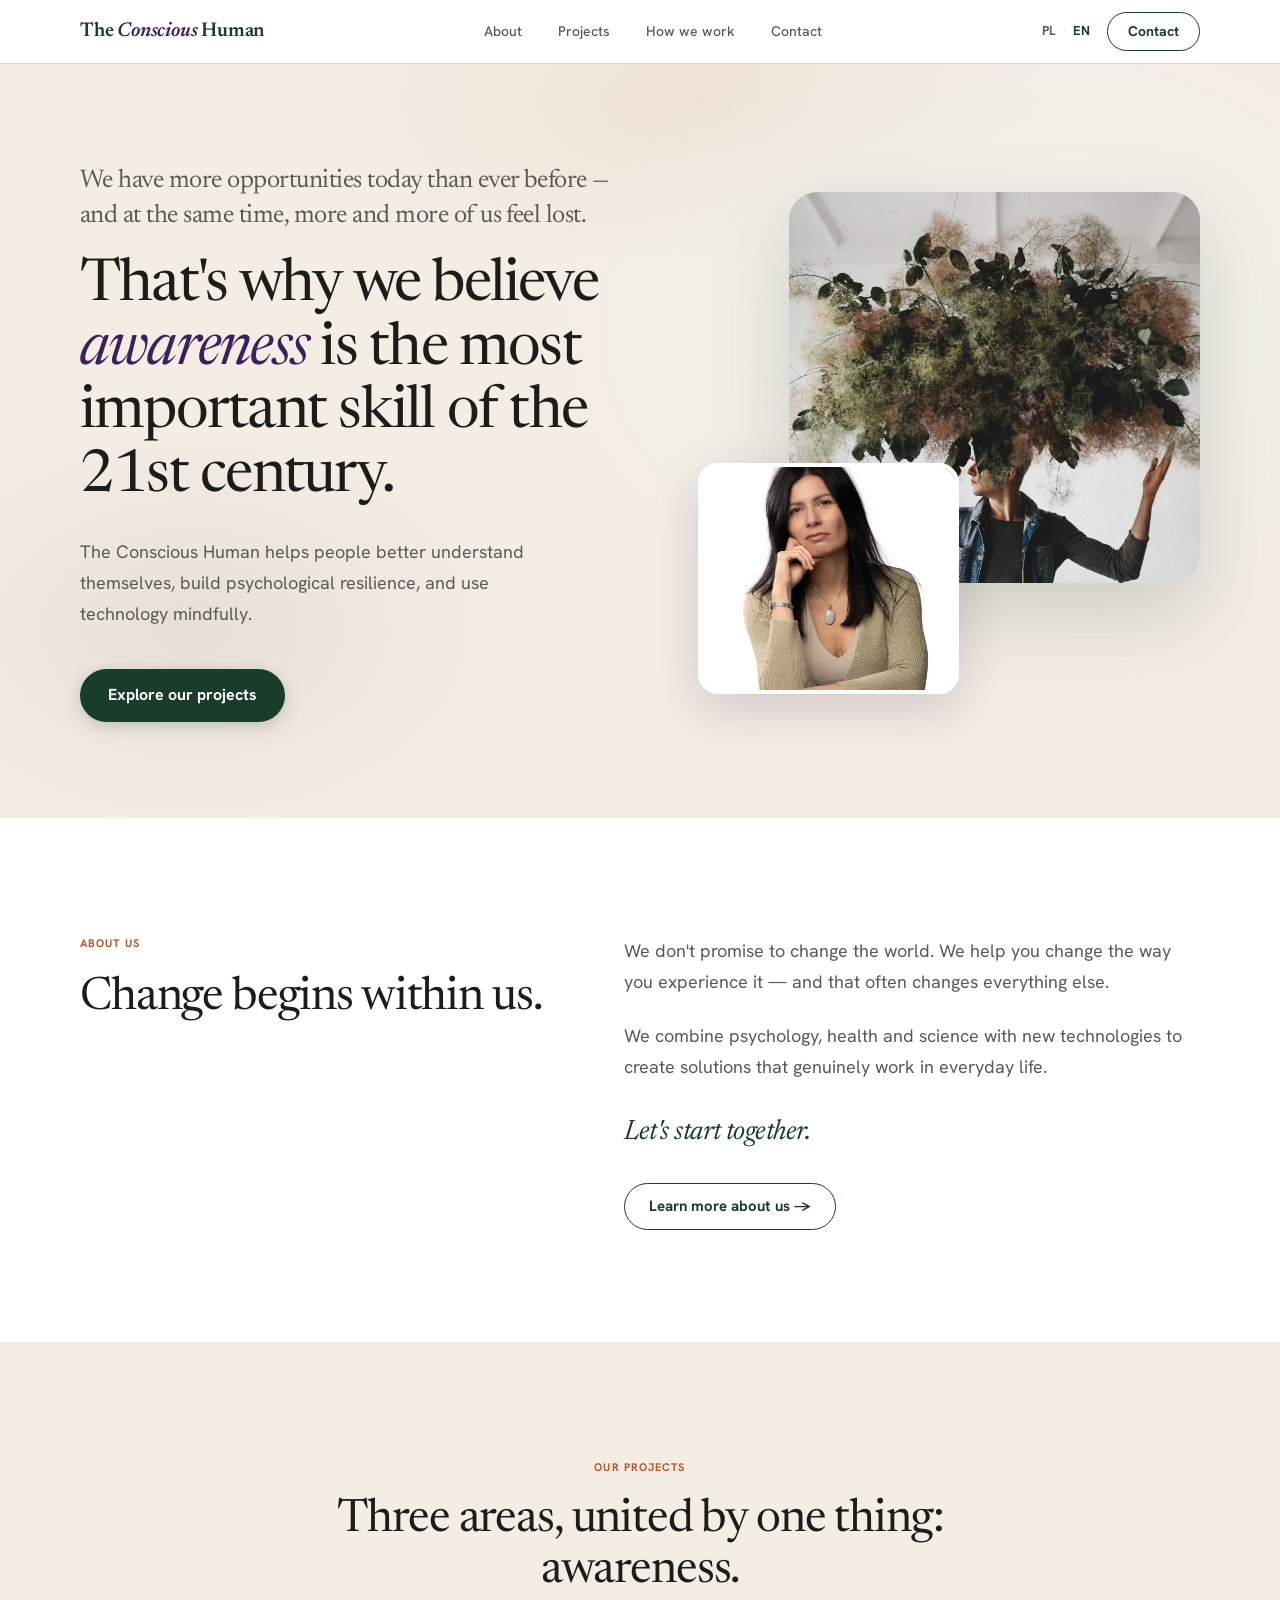
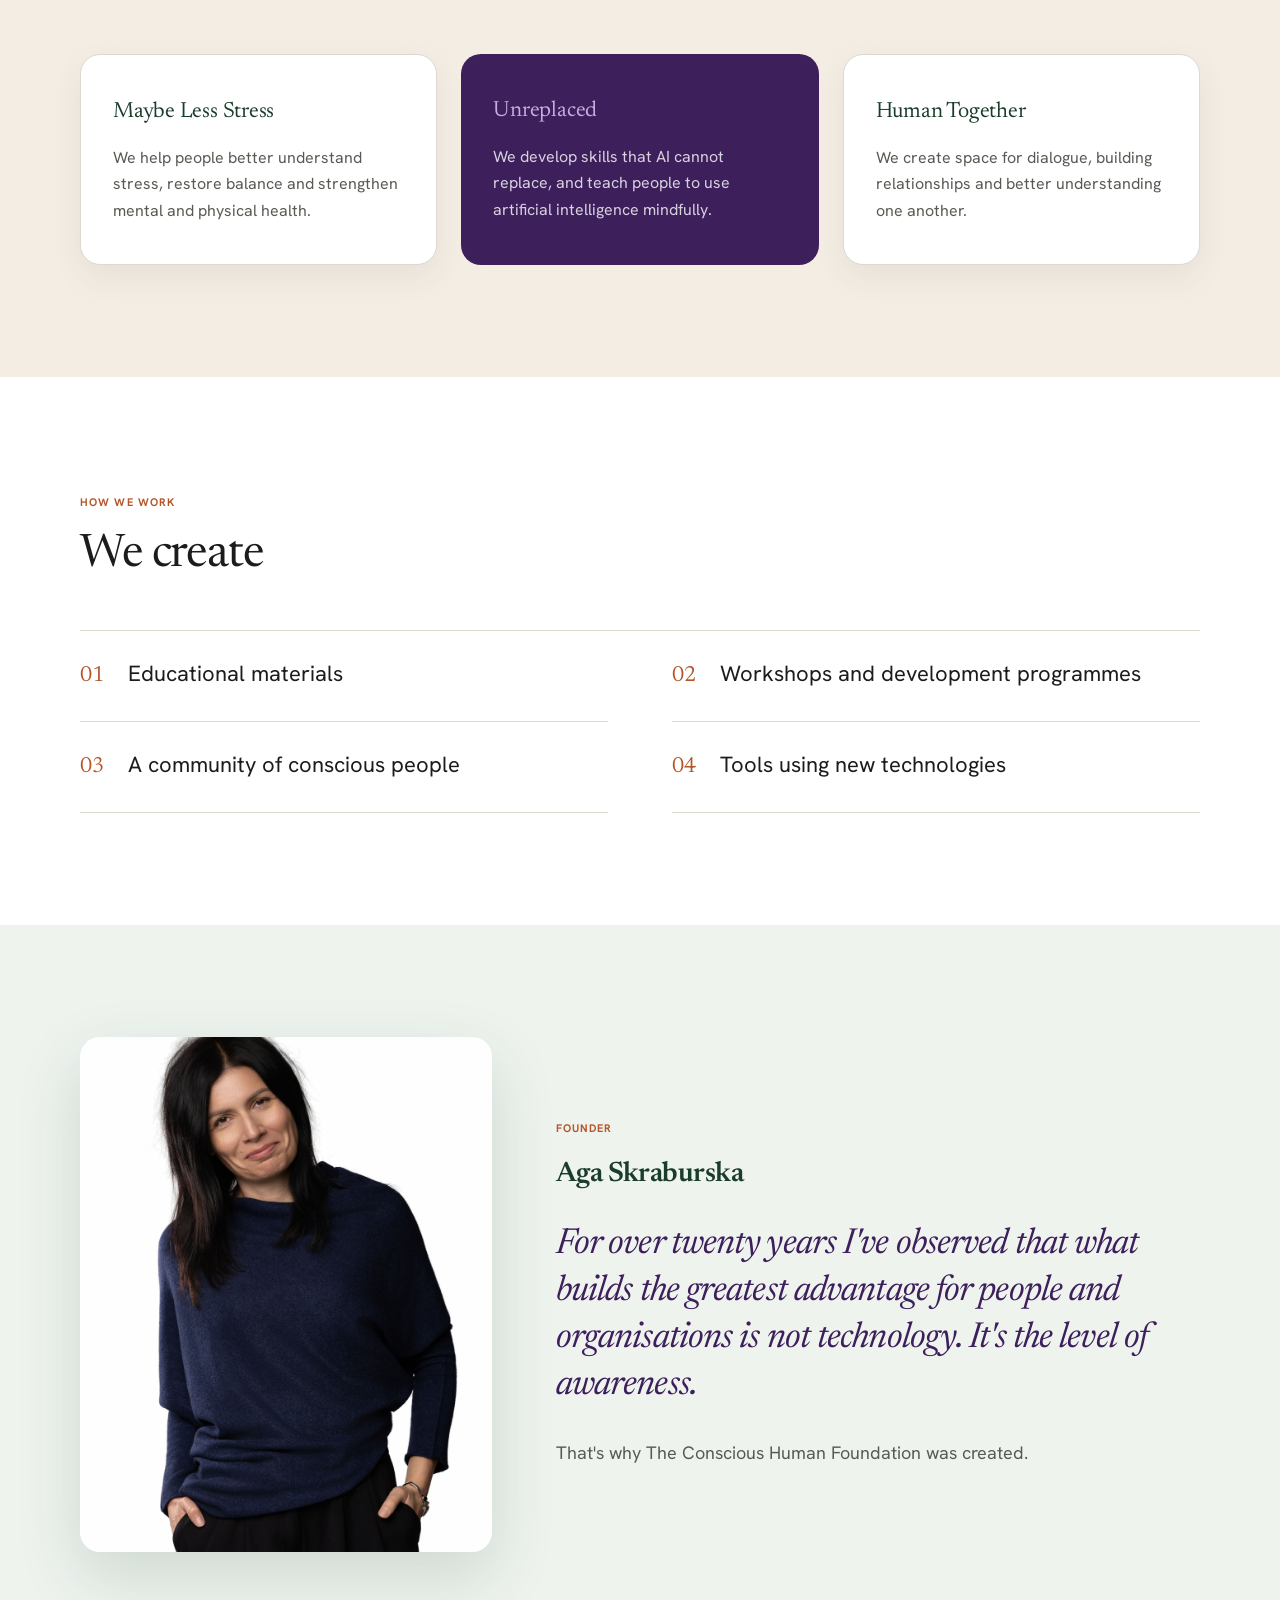
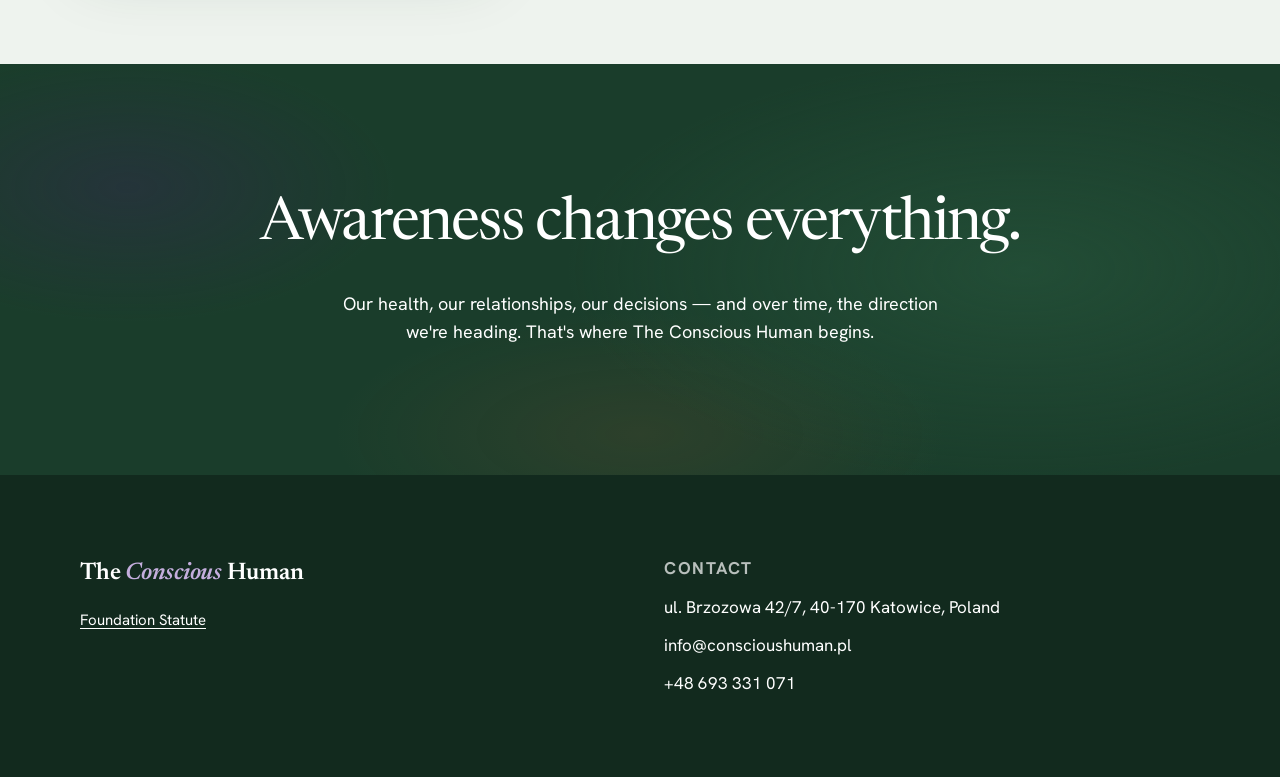
==== en/index.html @ 5df58f28 "Switch display font from Fraunces to Newsreader Fraunces WONK axis caused crooked glyphs (j, i, f, w" ====
<!DOCTYPE html>
<html lang="en">
<head>
  <meta charset="utf-8">
  <meta name="viewport" content="width=device-width, initial-scale=1">
  <title>The Conscious Human — Foundation</title>
  <meta name="description" content="The Conscious Human helps people better understand themselves, build psychological resilience, and use technology mindfully.">
  <link rel="preconnect" href="https://fonts.googleapis.com">
  <link rel="preconnect" href="https://fonts.gstatic.com" crossorigin>
  <link href="https://fonts.googleapis.com/css2?family=Hanken+Grotesk:wght@400;500;700&family=Newsreader:ital,wght@0,400;0,600;1,400;1,600&display=swap" rel="stylesheet">
  <link rel="stylesheet" href="../css/style.css">
</head>
<body>

  <!-- Nav -->
  <nav class="nav">
    <div class="wrap nav__inner">
      <a href="/en/" class="nav__logo">The <em>Conscious</em> Human</a>
      <div class="nav__links">
        <a href="#about" class="nav__link">About</a>
        <a href="#projects" class="nav__link">Projects</a>
        <a href="#how-we-work" class="nav__link">How we work</a>
        <a href="#contact" class="nav__link">Contact</a>
      </div>
      <div style="display:flex;align-items:center;gap:16px;">
        <div class="lang-switch">
          <a href="/" class="lang-switch__item">PL</a>
          <span class="lang-switch__sep">·</span>
          <span class="lang-switch__item lang-switch__item--active">EN</span>
        </div>
        <a href="#contact" class="btn btn--nav">Contact</a>
      </div>
    </div>
  </nav>

  <!-- Hero -->
  <header class="hero">
    <div class="wrap hero__inner">
      <div class="hero__text">
        <p class="lead">We have more opportunities today than ever before — and at the same time, more and more of us feel lost.</p>
        <h1 class="hero__h1">That's why we believe <em>awareness</em> is the most important skill of the 21st century.</h1>
        <p class="body-lg hero__desc">The Conscious Human helps people better understand themselves, build psychological resilience, and use technology mindfully.</p>
        <div class="hero__cta">
          <a href="#projects" class="btn btn--primary">Explore our projects</a>
        </div>
      </div>
      <div class="hero__art" aria-hidden="true">
        <div class="hero__art-main">
          <img src="../large-decorative-bouquet-made-green-leaves-moss-hangs-man-s-head-mibz0id2.jpg" alt="Decorative bouquet of green leaves and moss" loading="lazy" style="width:100%;height:100%;object-fit:cover;">
        </div>
        <div class="hero__art-portrait">
          <img src="../Aga zielony.jpg" alt="Aga Skraburska" loading="lazy">
        </div>
      </div>
    </div>
  </header>

  <!-- About -->
  <section id="about" class="section section--white">
    <div class="wrap section__grid2 section__grid2--about">
      <div class="about__header">
        <span class="eyebrow">About us</span>
        <h2 class="h2" style="margin-top: 18px;">Change begins within us.</h2>
      </div>
      <div class="about__body">
        <p class="body-lg">We don't promise to change the world. We help you change the way you experience it — and that often changes everything else.</p>
        <p class="body-lg">We combine psychology, health and science with new technologies to create solutions that genuinely work in everyday life.</p>
        <p class="about__quote">Let's start together.</p>
        <a href="/en/about/" class="about__link">Learn more about us →</a>
      </div>
    </div>
  </section>

  <!-- Projects -->
  <section id="projects" class="section section--cream">
    <div class="wrap">
      <div class="section__intro">
        <span class="eyebrow">Our projects</span>
        <h2 class="h2" style="margin-top: 16px;">Three areas, united by one thing: awareness.</h2>
      </div>
      <div class="cards">
        <div class="card card--plain">
          <span class="card__eyebrow">Maybe Less Stress</span>
          <p class="card__body">We help people better understand stress, restore balance and strengthen mental and physical health.</p>
        </div>
        <div class="card card--violet">
          <span class="card__eyebrow">Unreplaced</span>
          <p class="card__body">We develop skills that AI cannot replace, and teach people to use artificial intelligence mindfully.</p>
        </div>
        <div class="card card--plain">
          <span class="card__eyebrow">Human Together</span>
          <p class="card__body">We create space for dialogue, building relationships and better understanding one another.</p>
        </div>
      </div>
    </div>
  </section>

  <!-- How we work -->
  <section id="how-we-work" class="section section--white">
    <div class="wrap">
      <div class="section__intro section__intro--left">
        <span class="eyebrow">How we work</span>
        <h2 class="h2" style="margin-top: 16px;">We create</h2>
      </div>
      <div class="how__grid">
        <div class="how__item">
          <span class="how__num">01</span>
          <span class="how__label">Educational materials</span>
        </div>
        <div class="how__item">
          <span class="how__num">02</span>
          <span class="how__label">Workshops and development programmes</span>
        </div>
        <div class="how__item">
          <span class="how__num">03</span>
          <span class="how__label">A community of conscious people</span>
        </div>
        <div class="how__item">
          <span class="how__num">04</span>
          <span class="how__label">Tools using new technologies</span>
        </div>
      </div>
    </div>
  </section>

  <!-- Founder -->
  <section id="founder" class="section section--sage">
    <div class="wrap section__grid2 section__grid2--founder">
      <div class="founder__photo-wrap">
        <img src="../Aga nieb.jpg" alt="Aga Skraburska, founder" class="founder__photo" loading="lazy">
      </div>
      <div class="founder__text">
        <span class="eyebrow">Founder</span>
        <div class="founder__name">Aga Skraburska</div>
        <blockquote class="founder__quote">For over twenty years I've observed that what builds the greatest advantage for people and organisations is not technology. It's the level of awareness.</blockquote>
        <p class="body-lg" style="margin-top: 28px;">That's why The Conscious Human Foundation was created.</p>
      </div>
    </div>
  </section>

  <!-- Closing -->
  <section class="closing">
    <div class="closing__inner">
      <h2 class="closing__h2">Awareness changes everything.</h2>
      <p class="closing__sub" style="margin-top: 32px; max-width: 640px;">Our health, our relationships, our decisions — and over time, the direction we're heading. That's where The Conscious Human begins.</p>
    </div>
  </section>

  <!-- Footer / Contact -->
  <footer id="contact" class="footer">
    <div class="wrap footer__inner">
      <div class="footer__brand">
        <span class="footer__logo">The <em>Conscious</em> Human</span>
        <p class="footer__note"><a href="../statut-fundacji.pdf" target="_blank">Foundation Statute</a></p>
      </div>
      <div class="footer__contact">
        <span class="footer__label">Contact</span>
        <span>ul. Brzozowa 42/7, 40-170 Katowice, Poland</span>
        <a href="mailto:info@conscioushuman.pl">info@conscioushuman.pl</a>
        <a href="tel:+48693331071">+48 693 331 071</a>
      </div>
    </div>
  </footer>

</body>
</html>
---- css/style.css ----
/* ── Reset & base ── */
*, *::before, *::after { box-sizing: border-box; margin: 0; padding: 0; }

:root {
  --primary:        #1a3d2b;
  --primary-deep:   #122a1e;
  --primary-mid:    #2a5c40;
  --on-primary:     #ffffff;
  --on-primary-mute:#a8c8b4;

  --violet:         #3d1f5c;
  --violet-mid:     #5a3480;
  --violet-light:   #f2edf9;
  --violet-mute:    #c4aedd;

  --terra:          #b5552a;

  --canvas:         #ffffff;
  --canvas-cream:   #f4ede4;
  --canvas-sage:    #eef3ee;

  --ink:            #1c1c1a;
  --ink-mute:       #5a5a54;
  --hairline:       #ddd8d0;

  --font-display:   'Newsreader', Georgia, serif;
  --font-body:      'Hanken Grotesk', system-ui, sans-serif;

  --nav-height:     64px;
  --container-max:  1200px;
  --container-pad:  40px;

  --elev-1: 0 8px 32px rgba(0,0,0,0.08);
  --elev-2: 0 16px 48px rgba(61,31,92,0.18);
  --elev-3: 0 32px 80px rgba(26,61,43,0.18);
}

html { scroll-behavior: smooth; }


body {
  font-family: var(--font-body);
  color: var(--ink);
  background: var(--canvas);
  line-height: 1.55;
  -webkit-font-smoothing: antialiased;
}

img { display: block; max-width: 100%; }

a { color: inherit; }

em {
  font-style: italic;
  color: var(--violet);
}

/* ── Layout ── */
.wrap {
  max-width: var(--container-max);
  margin: 0 auto;
  padding: 0 var(--container-pad);
}

/* ── Nav ── */
.nav {
  position: sticky;
  top: 0;
  z-index: 50;
  height: var(--nav-height);
  background: rgba(255,255,255,0.93);
  backdrop-filter: blur(14px);
  -webkit-backdrop-filter: blur(14px);
  border-bottom: 0.5px solid var(--hairline);
}

.nav__inner {
  height: 100%;
  display: flex;
  align-items: center;
  justify-content: space-between;
  gap: 32px;
}

.nav__logo {
  font-family: var(--font-display);
  font-weight: 600;
  font-size: 20px;
  letter-spacing: -0.01em;
  color: var(--primary);
  text-decoration: none;
  white-space: nowrap;
}

.nav__links {
  display: flex;
  gap: 36px;
}

.nav__link {
  font-size: 14px;
  font-weight: 500;
  color: var(--ink-mute);
  text-decoration: none;
  transition: color 0.18s ease;
}
.nav__link:hover { color: var(--primary); }

/* ── Buttons ── */
.btn {
  display: inline-flex;
  align-items: center;
  justify-content: center;
  font-family: var(--font-body);
  font-weight: 700;
  border-radius: 100px;
  cursor: pointer;
  text-decoration: none;
  transition: background 0.18s ease, color 0.18s ease, box-shadow 0.18s ease;
  white-space: nowrap;
}

.btn--primary {
  background: var(--primary);
  color: #fff;
  font-size: 16px;
  padding: 14px 28px;
  box-shadow: 0 4px 16px rgba(26,61,43,0.22);
}
.btn--primary:hover {
  background: var(--primary-mid);
  box-shadow: 0 6px 24px rgba(26,61,43,0.3);
}

.btn--ghost {
  background: transparent;
  color: var(--ink);
  font-size: 16px;
  padding: 13px 27px;
  border: 1.5px solid var(--hairline);
}
.btn--ghost:hover {
  border-color: var(--primary);
  color: var(--primary);
}

.btn--nav {
  background: transparent;
  color: var(--primary);
  font-size: 14px;
  font-weight: 700;
  padding: 8px 20px;
  border: 1.5px solid var(--primary);
}
.btn--nav:hover {
  background: var(--primary);
  color: #fff;
}

/* ── Eyebrow ── */
.eyebrow {
  display: inline-block;
  font-family: var(--font-body);
  font-weight: 700;
  font-size: 11px;
  letter-spacing: 0.1em;
  text-transform: uppercase;
  color: var(--terra);
}

/* ── Headings ── */
.h2 {
  font-family: var(--font-display);
  font-weight: 400;
  font-size: clamp(32px, 3.6vw, 50px);
  line-height: 1.12;
  letter-spacing: -0.025em;
  color: var(--ink);
}

/* ── Body text ── */
.body-lg {
  font-size: 18px;
  line-height: 1.7;
  color: var(--ink-mute);
}

/* ── Lead ── */
.lead {
  font-family: var(--font-display);
  font-weight: 400;
  font-size: clamp(20px, 2vw, 26px);
  line-height: 1.35;
  letter-spacing: -0.02em;
  color: var(--ink-mute);
  margin-bottom: 22px;
}

/* ── Section base ── */
.section { padding: 112px 0; }
.section--white { background: var(--canvas); }
.section--cream { background: var(--canvas-cream); }
.section--sage  { background: var(--canvas-sage); }

.section__intro {
  text-align: center;
  max-width: 680px;
  margin: 0 auto 56px;
}
.section__intro--left {
  text-align: left;
  max-width: 680px;
  margin: 0 0 48px;
}

/* ── 2-col grid ── */
.section__grid2 {
  display: grid;
  gap: 64px;
  align-items: center;
}
.section__grid2--about   { grid-template-columns: 0.9fr 1.1fr; align-items: start; gap: 72px; }
.section__grid2--founder { grid-template-columns: 0.78fr 1.22fr; }

/* ── Hero ── */
.hero {
  padding: 100px 0 96px;
  background:
    radial-gradient(ellipse 55% 65% at 78% 35%, rgba(238,243,238,0.95) 0%, transparent 65%),
    radial-gradient(ellipse 40% 45% at 15% 75%, rgba(61,31,92,0.07) 0%, transparent 60%),
    radial-gradient(ellipse 50% 40% at 55% 5%,  rgba(181,85,42,0.07) 0%, transparent 55%),
    var(--canvas-cream);
}

.hero__inner {
  display: grid;
  grid-template-columns: 1.05fr 0.95fr;
  gap: 64px;
  align-items: center;
}

.hero__h1 {
  font-family: var(--font-display);
  font-weight: 400;
  font-size: clamp(38px, 4.6vw, 62px);
  line-height: 1.08;
  letter-spacing: -0.03em;
  color: var(--ink);
}

.hero__desc {
  max-width: 480px;
  margin-top: 28px;
}

.hero__cta {
  display: flex;
  gap: 16px;
  margin-top: 40px;
  flex-wrap: wrap;
}

.hero__art {
  position: relative;
  aspect-ratio: 1 / 1;
  width: 100%;
}

.hero__art-main {
  position: absolute;
  top: 0; right: 0;
  width: 82%;
  height: 78%;
  border-radius: 28px;
  background: var(--canvas-sage);
  box-shadow: var(--elev-3);
  overflow: hidden;
  display: flex;
  align-items: center;
  justify-content: center;
}

.hero__plant {
  width: 80%;
  height: 80%;
  opacity: 0.85;
}

.hero__art-portrait {
  position: absolute;
  bottom: 0; left: 0;
  width: 52%;
  height: 46%;
  border-radius: 20px;
  border: 4px solid #fff;
  box-shadow: var(--elev-2);
  overflow: hidden;
}

.hero__art-portrait img {
  width: 100%;
  height: 100%;
  object-fit: cover;
}

/* ── About ── */
.about__quote {
  font-family: var(--font-display);
  font-style: italic;
  font-size: clamp(22px, 2.2vw, 28px);
  line-height: 1.3;
  letter-spacing: -0.02em;
  color: var(--primary);
  margin-top: 8px;
}

.about__body {
  display: flex;
  flex-direction: column;
  gap: 24px;
  padding-top: 6px;
}

.about__link {
  display: inline-flex;
  align-items: center;
  justify-content: center;
  margin-top: 8px;
  font-family: var(--font-body);
  font-size: 15px;
  font-weight: 700;
  color: var(--primary);
  text-decoration: none;
  border: 1.5px solid var(--primary);
  border-radius: 100px;
  padding: 11px 24px;
  width: max-content;
  transition: background 0.18s ease, color 0.18s ease;
}
.about__link:hover {
  background: var(--primary);
  color: #fff;
}

/* ── Cards ── */
.cards {
  display: grid;
  grid-template-columns: repeat(3, 1fr);
  gap: 24px;
}

.card {
  border-radius: 20px;
  padding: 40px 32px;
}

.card--plain {
  background: var(--canvas);
  border: 1px solid var(--hairline);
  box-shadow: 0 12px 32px rgba(26,61,43,0.07);
}

.card--violet {
  background: var(--violet);
  color: #fff;
}

.card__eyebrow {
  display: block;
  font-family: var(--font-display);
  font-weight: 400;
  font-size: 22px;
  letter-spacing: -0.01em;
  margin-bottom: 16px;
}

.card--violet .card__eyebrow { color: var(--violet-mute); }
.card--plain  .card__eyebrow { color: var(--primary); }

.card__body {
  font-size: 16px;
  line-height: 1.65;
  color: var(--ink-mute);
}

.card--violet .card__body { color: rgba(255,255,255,0.8); }

/* ── How we work ── */
.how__grid {
  display: grid;
  grid-template-columns: 1fr 1fr;
  gap: 0 64px;
  border-top: 1px solid var(--hairline);
}

.how__item {
  display: flex;
  align-items: baseline;
  gap: 24px;
  padding: 28px 0;
  border-bottom: 1px solid var(--hairline);
}

.how__num {
  font-family: var(--font-display);
  font-size: 22px;
  color: var(--terra);
  flex-shrink: 0;
}

.how__label {
  font-size: 22px;
  line-height: 1.4;
  color: var(--ink);
}

/* ── Founder ── */
.founder__photo-wrap {
  position: relative;
}

.founder__photo {
  width: 100%;
  aspect-ratio: 4 / 5;
  object-fit: cover;
  border-radius: 20px;
  box-shadow: 0 24px 64px rgba(26,61,43,0.15);
}

.founder__name {
  font-family: var(--font-display);
  font-weight: 600;
  font-size: 28px;
  letter-spacing: -0.02em;
  color: var(--primary);
  margin: 16px 0 24px;
}

.founder__quote {
  font-family: var(--font-display);
  font-style: italic;
  font-weight: 400;
  font-size: clamp(26px, 2.8vw, 38px);
  line-height: 1.32;
  letter-spacing: -0.025em;
  color: var(--violet);
}

.founder__text {
  display: flex;
  flex-direction: column;
}

/* ── Closing ── */
.closing {
  padding: 128px 40px;
  background:
    radial-gradient(ellipse 55% 80% at 80% 50%, rgba(42,92,64,0.5) 0%, transparent 65%),
    radial-gradient(ellipse 35% 55% at 10% 30%, rgba(61,31,92,0.3) 0%, transparent 60%),
    radial-gradient(ellipse 40% 50% at 50% 90%, rgba(181,85,42,0.12) 0%, transparent 60%),
    var(--primary);
  text-align: center;
}

.closing__inner {
  max-width: 820px;
  margin: 0 auto;
}

.closing__h2 {
  font-family: var(--font-display);
  font-weight: 400;
  font-size: clamp(36px, 5vw, 60px);
  line-height: 1.1;
  letter-spacing: -0.03em;
  color: #fff;
}

.closing__h2 em {
  color: var(--violet-mute);
}

.closing__list {
  display: flex;
  flex-wrap: wrap;
  justify-content: center;
  gap: 14px 40px;
  margin-top: 40px;
}

.closing__list span {
  font-family: var(--font-display);
  font-size: clamp(20px, 2vw, 26px);
  color: var(--on-primary-mute);
}

.closing__sub {
  font-size: 18px;
  line-height: 1.6;
  color: #fff;
  margin: 44px auto 0;
  max-width: 520px;
}

/* ── Footer ── */
.footer {
  padding: 80px 0;
  background: var(--primary-deep);
  color: #fff;
}

.footer__inner {
  display: grid;
  grid-template-columns: 1fr 1fr;
  gap: 48px;
  align-items: start;
}

.footer__logo {
  font-family: var(--font-display);
  font-weight: 600;
  font-size: 24px;
  letter-spacing: -0.01em;
}

.footer__logo em { color: var(--violet-mute); }

.footer__note {
  font-size: 15px;
  line-height: 1.6;
  color: var(--on-primary-mute);
  margin-top: 16px;
  max-width: 320px;
}

.footer__note a {
  color: #fff;
  text-decoration: underline;
  text-underline-offset: 3px;
}

.footer__contact {
  display: flex;
  flex-direction: column;
  gap: 12px;
}

.footer__label {
  font-size: 11px;
  font-weight: 700;
  letter-spacing: 0.1em;
  text-transform: uppercase;
  color: var(--on-primary-mute);
  opacity: 0.7;
}

.footer__contact span,
.footer__contact a {
  font-size: 17px;
  color: #fff;
  text-decoration: none;
}

.footer__contact a:hover {
  text-decoration: underline;
  text-underline-offset: 3px;
}

/* ── Language switcher ── */
.lang-switch {
  display: flex;
  align-items: center;
  gap: 6px;
}
.lang-switch__item {
  font-family: var(--font-body);
  font-size: 13px;
  font-weight: 700;
  letter-spacing: 0.04em;
  text-transform: uppercase;
  color: var(--ink-mute);
  text-decoration: none;
  transition: color 0.18s ease;
}
.lang-switch__item:hover { color: var(--primary); }
.lang-switch__item--active { color: var(--primary); cursor: default; }
.lang-switch__sep { font-size: 13px; color: var(--hairline); }

/* ── Responsive ── */
@media (max-width: 900px) {
  :root { --container-pad: 24px; }

  .hero__inner,
  .section__grid2--about,
  .section__grid2--founder { grid-template-columns: 1fr; gap: 48px; }

  .hero__art { display: none; }

  .nav__links { display: none; }

  .cards { grid-template-columns: 1fr; }

  .how__grid { grid-template-columns: 1fr; gap: 0; }

  .footer__inner { grid-template-columns: 1fr; gap: 40px; }

  .section { padding: 72px 0; }
}

@media (max-width: 480px) {
  .hero { padding: 64px 0 72px; }
  .hero__cta { flex-direction: column; }
  .btn--primary, .btn--ghost { width: 100%; justify-content: center; }
  .closing { padding: 80px 24px; }
}
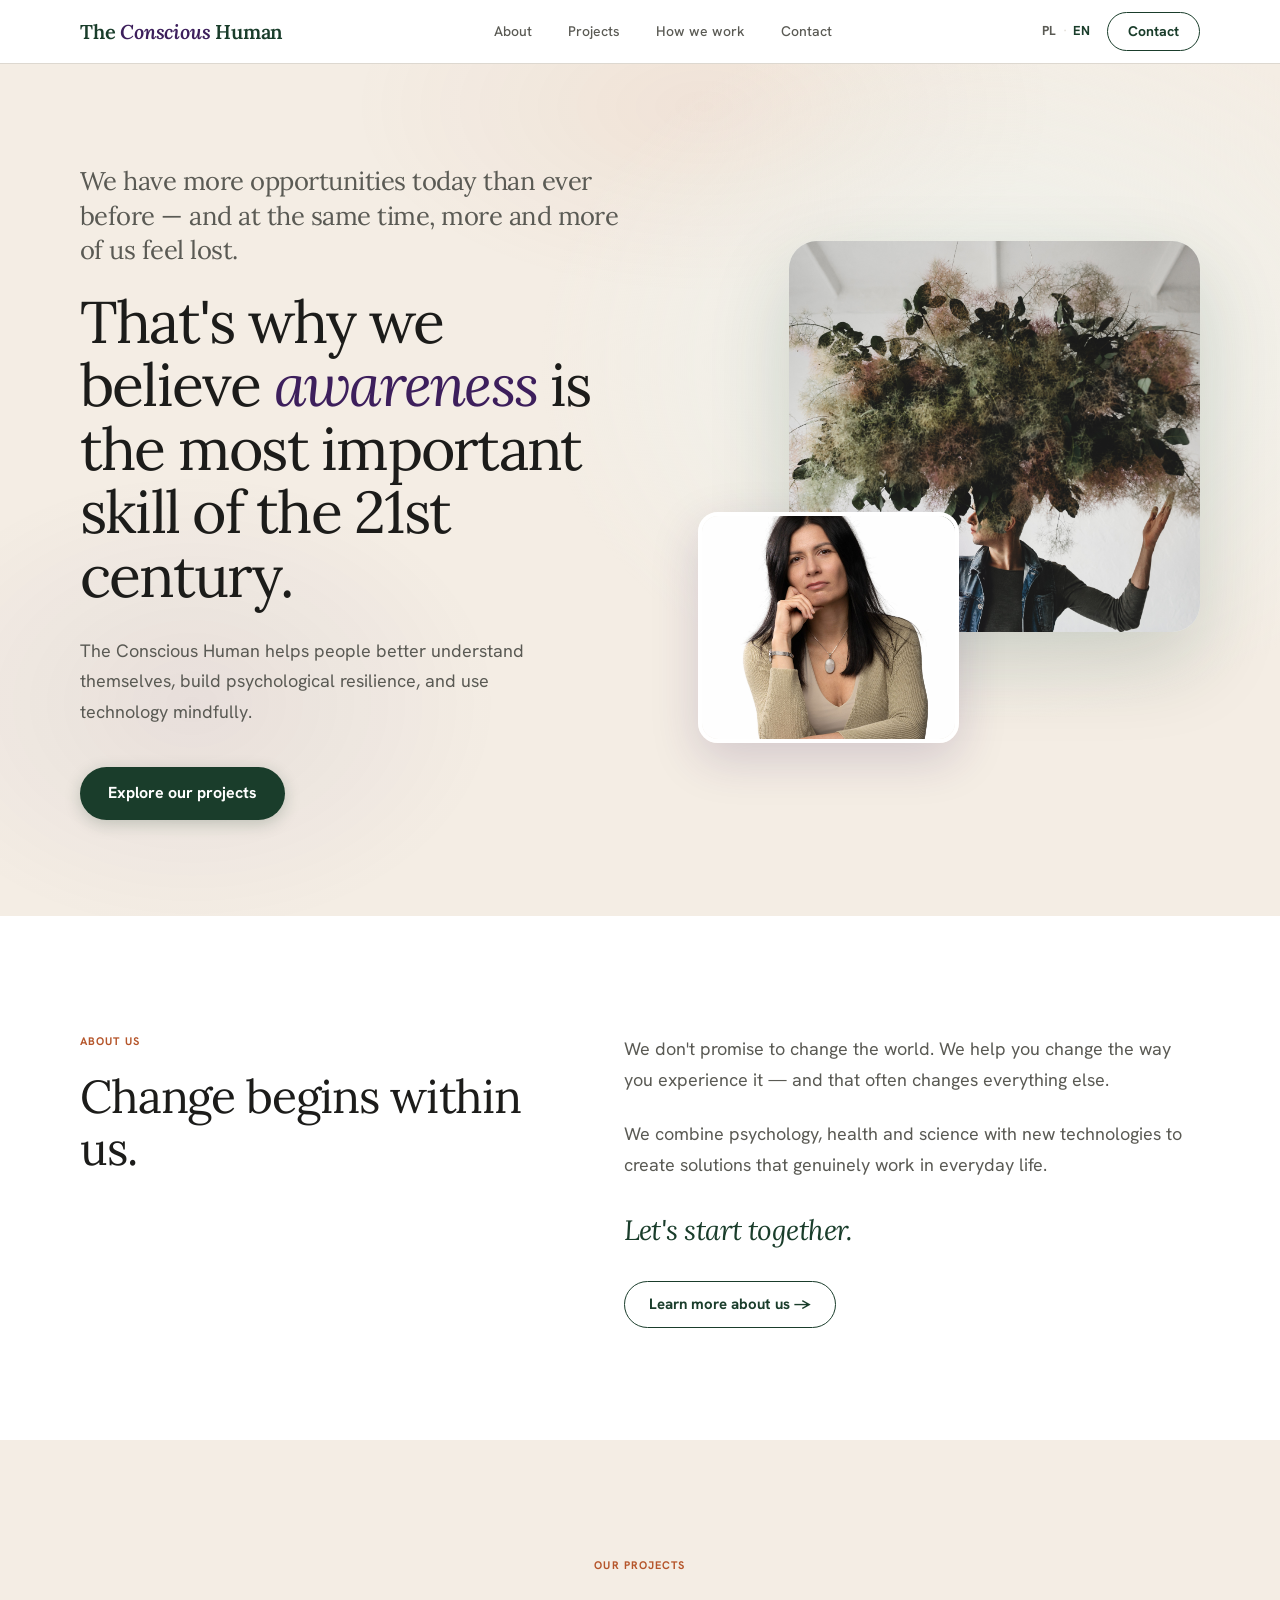
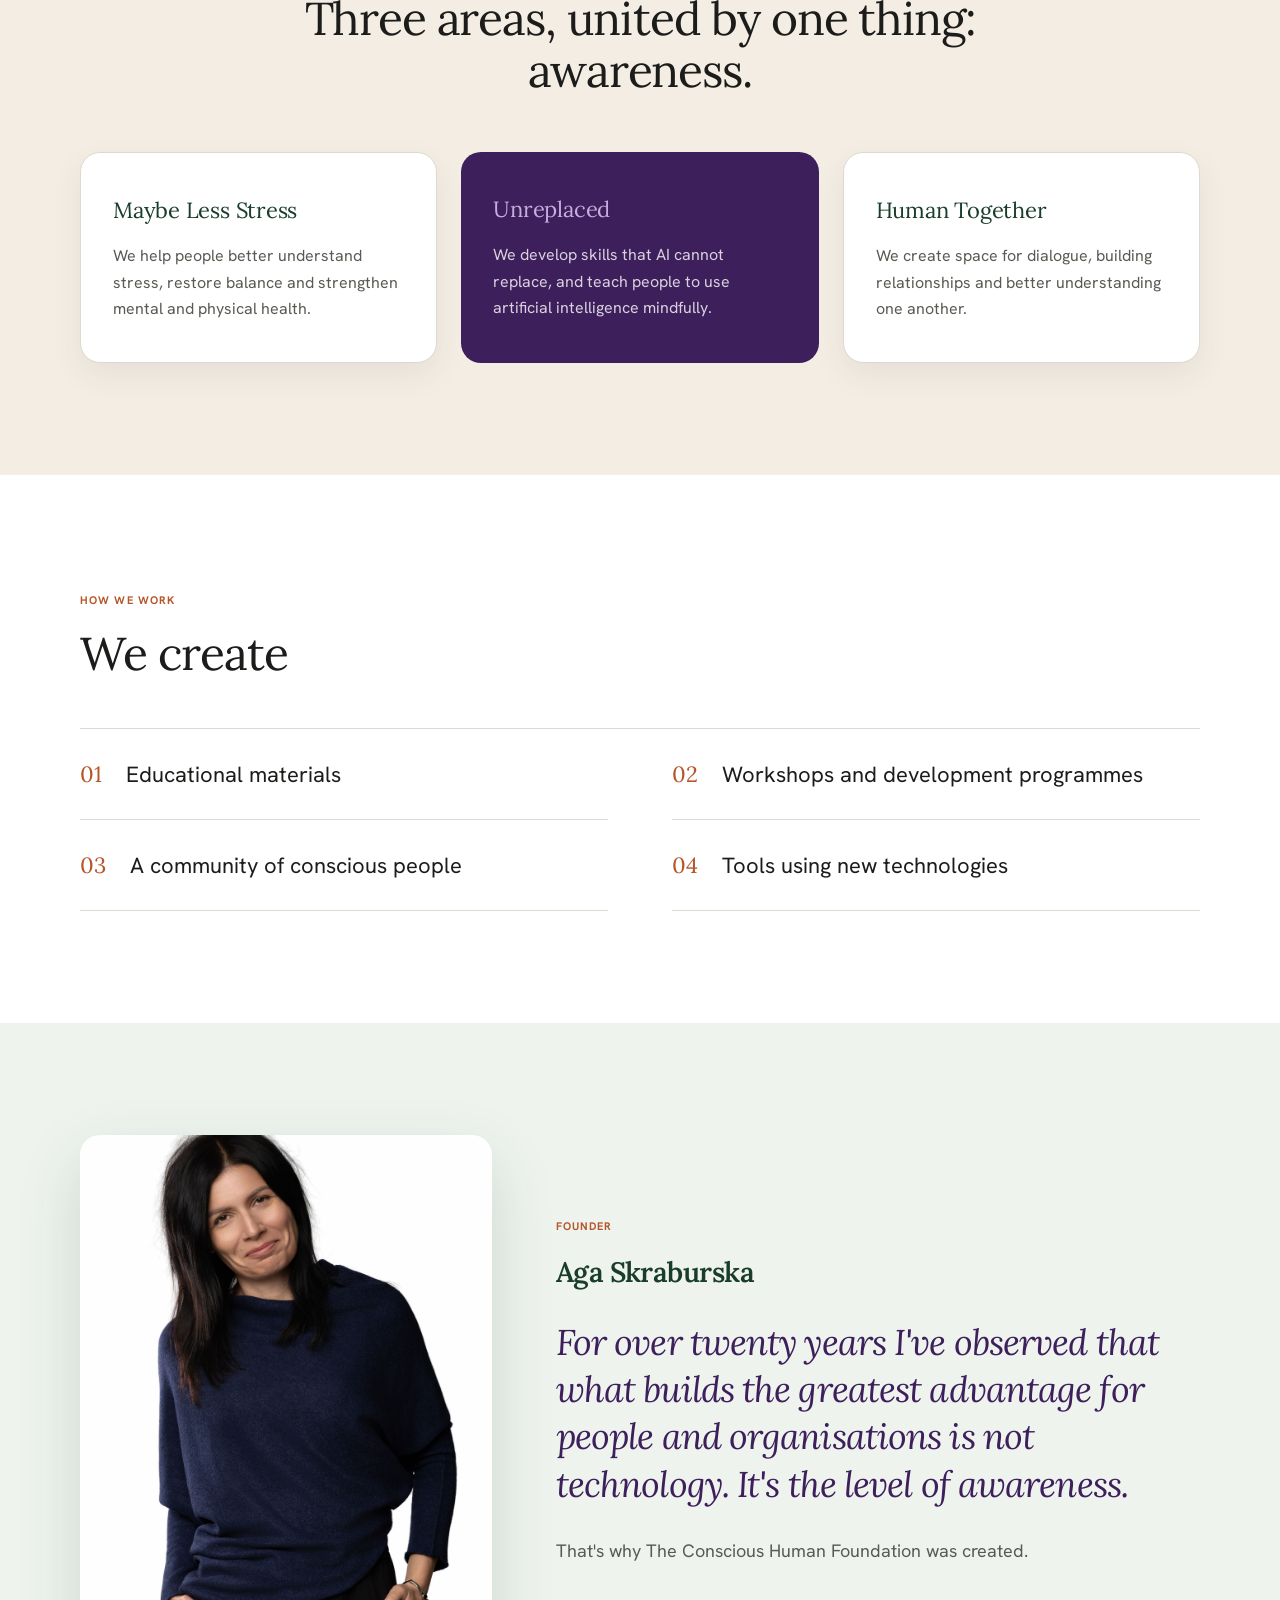
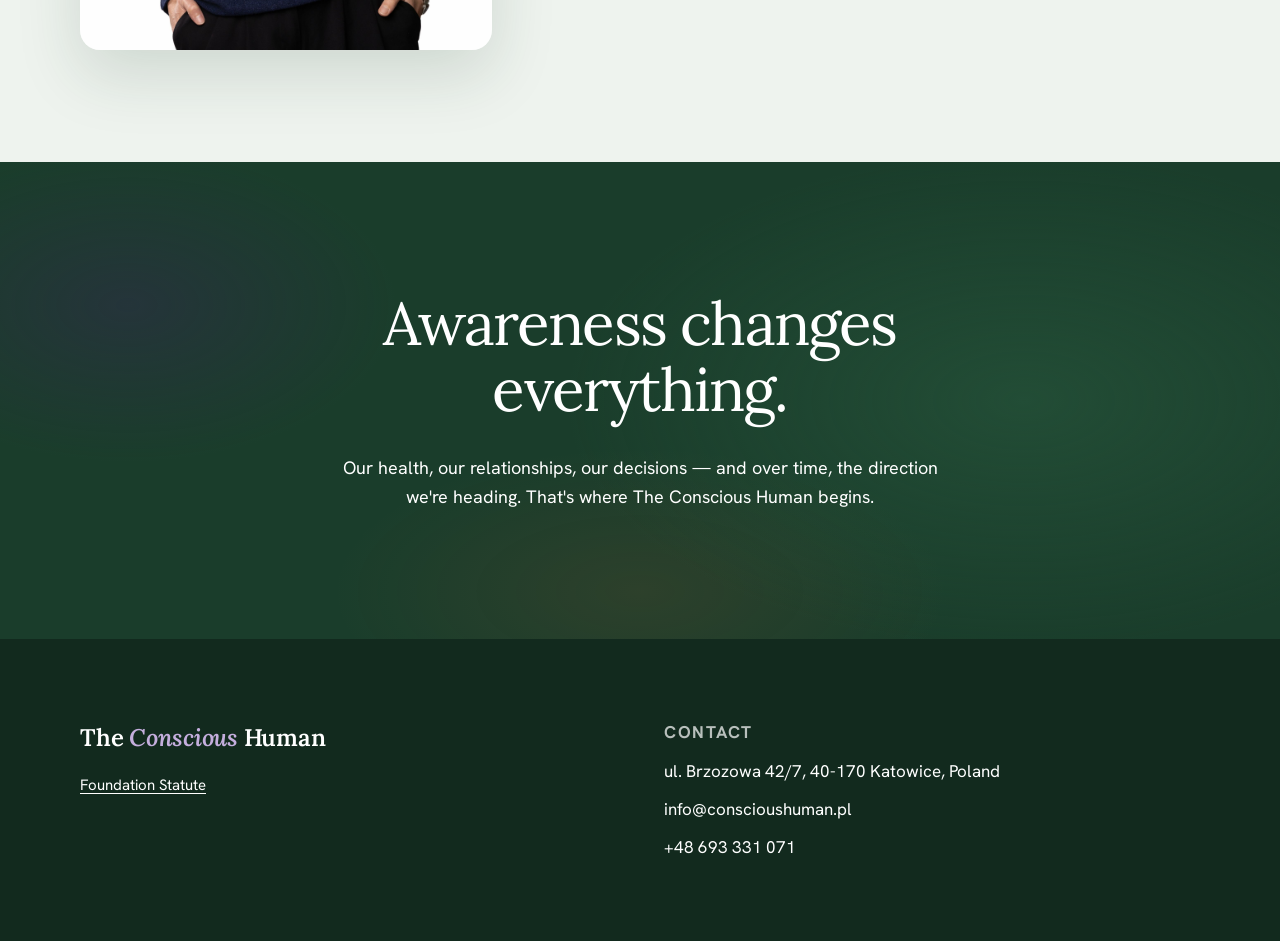
==== commit 4b2b07d9: "Switch display font from Newsreader to Lora Co-Authored-By: Claude Sonnet 4.6 <noreply@anthropic.com" ====
--- a/en/index.html
+++ b/en/index.html
@@ -7,7 +7,7 @@
   <meta name="description" content="The Conscious Human helps people better understand themselves, build psychological resilience, and use technology mindfully.">
   <link rel="preconnect" href="https://fonts.googleapis.com">
   <link rel="preconnect" href="https://fonts.gstatic.com" crossorigin>
-  <link href="https://fonts.googleapis.com/css2?family=Hanken+Grotesk:wght@400;500;700&family=Newsreader:ital,wght@0,400;0,600;1,400;1,600&display=swap" rel="stylesheet">
+  <link href="https://fonts.googleapis.com/css2?family=Hanken+Grotesk:wght@400;500;700&family=Lora:ital,wght@0,400;0,600;1,400;1,600&display=swap" rel="stylesheet">
   <link rel="stylesheet" href="../css/style.css">
 </head>
 <body>
--- a/css/style.css
+++ b/css/style.css
@@ -23,7 +23,7 @@
   --ink-mute:       #5a5a54;
   --hairline:       #ddd8d0;
 
-  --font-display:   'Newsreader', Georgia, serif;
+  --font-display:   'Lora', Georgia, serif;
   --font-body:      'Hanken Grotesk', system-ui, sans-serif;
 
   --nav-height:     64px;
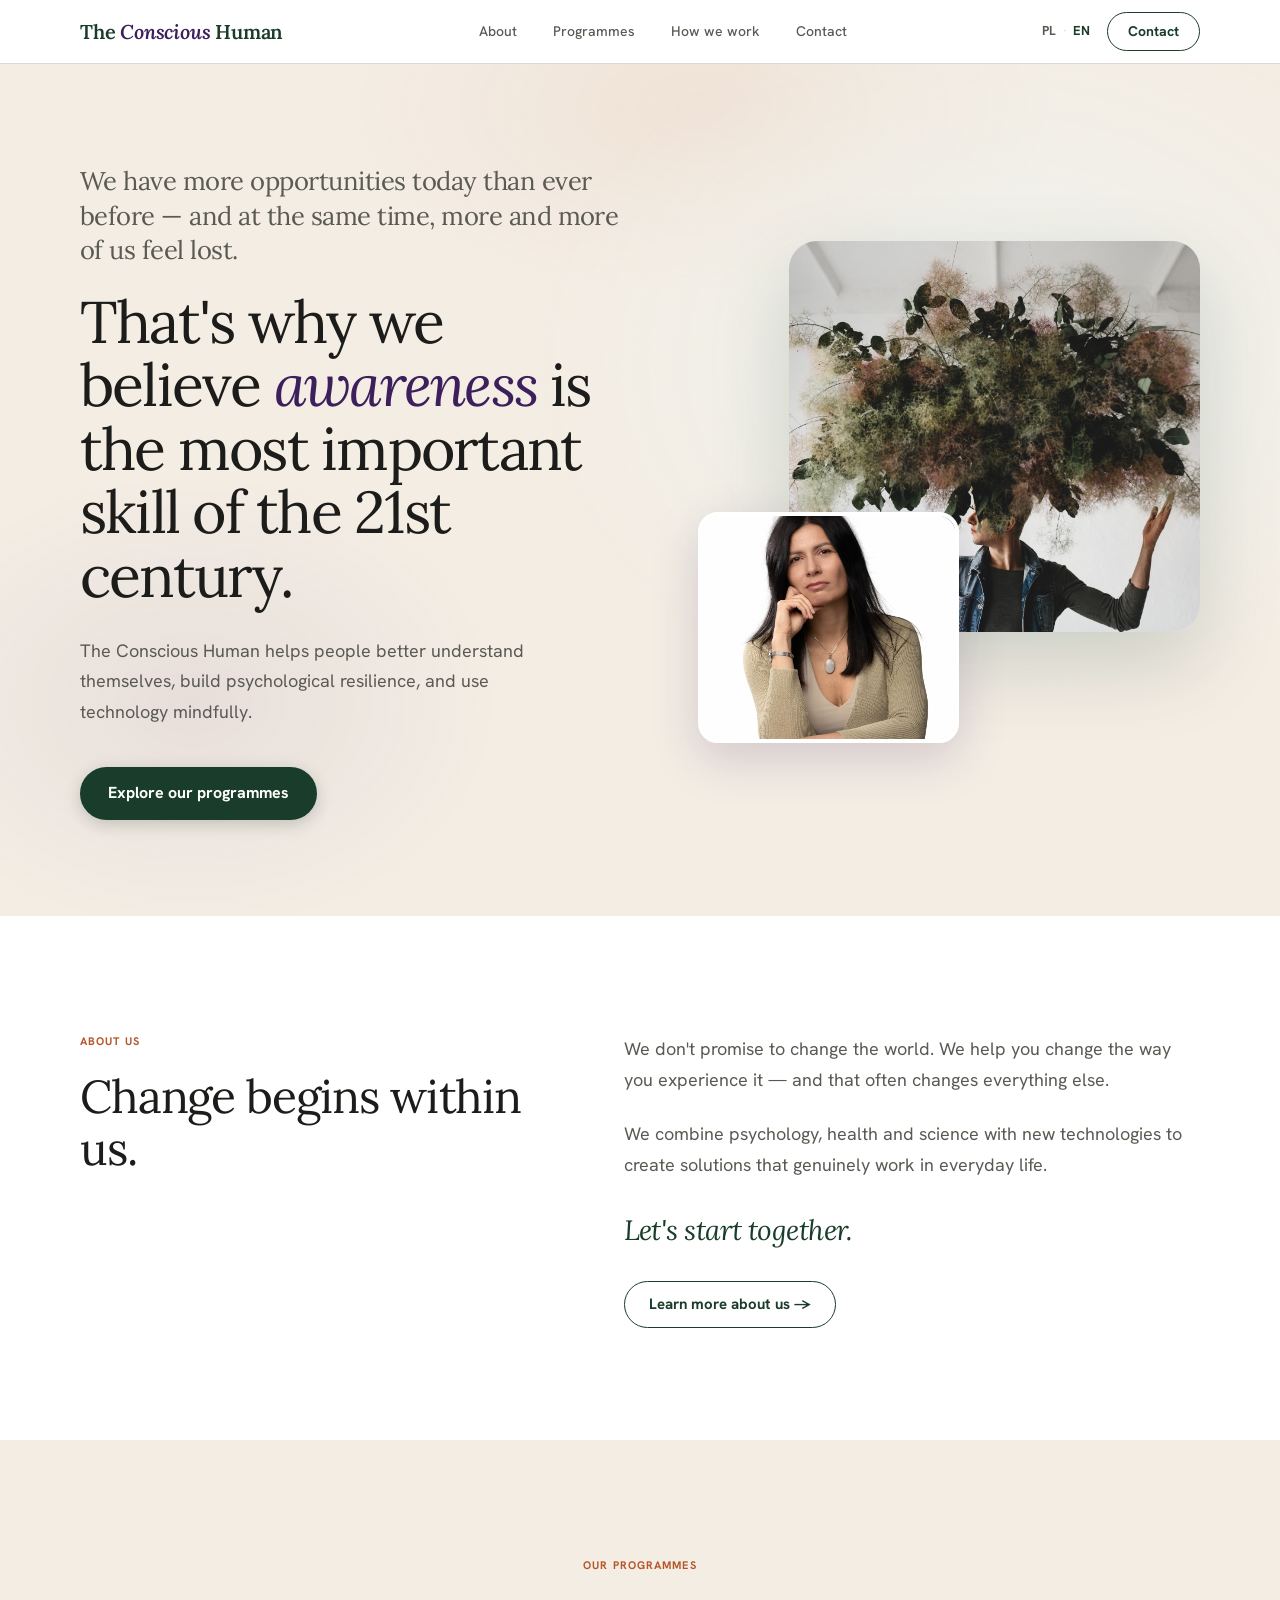
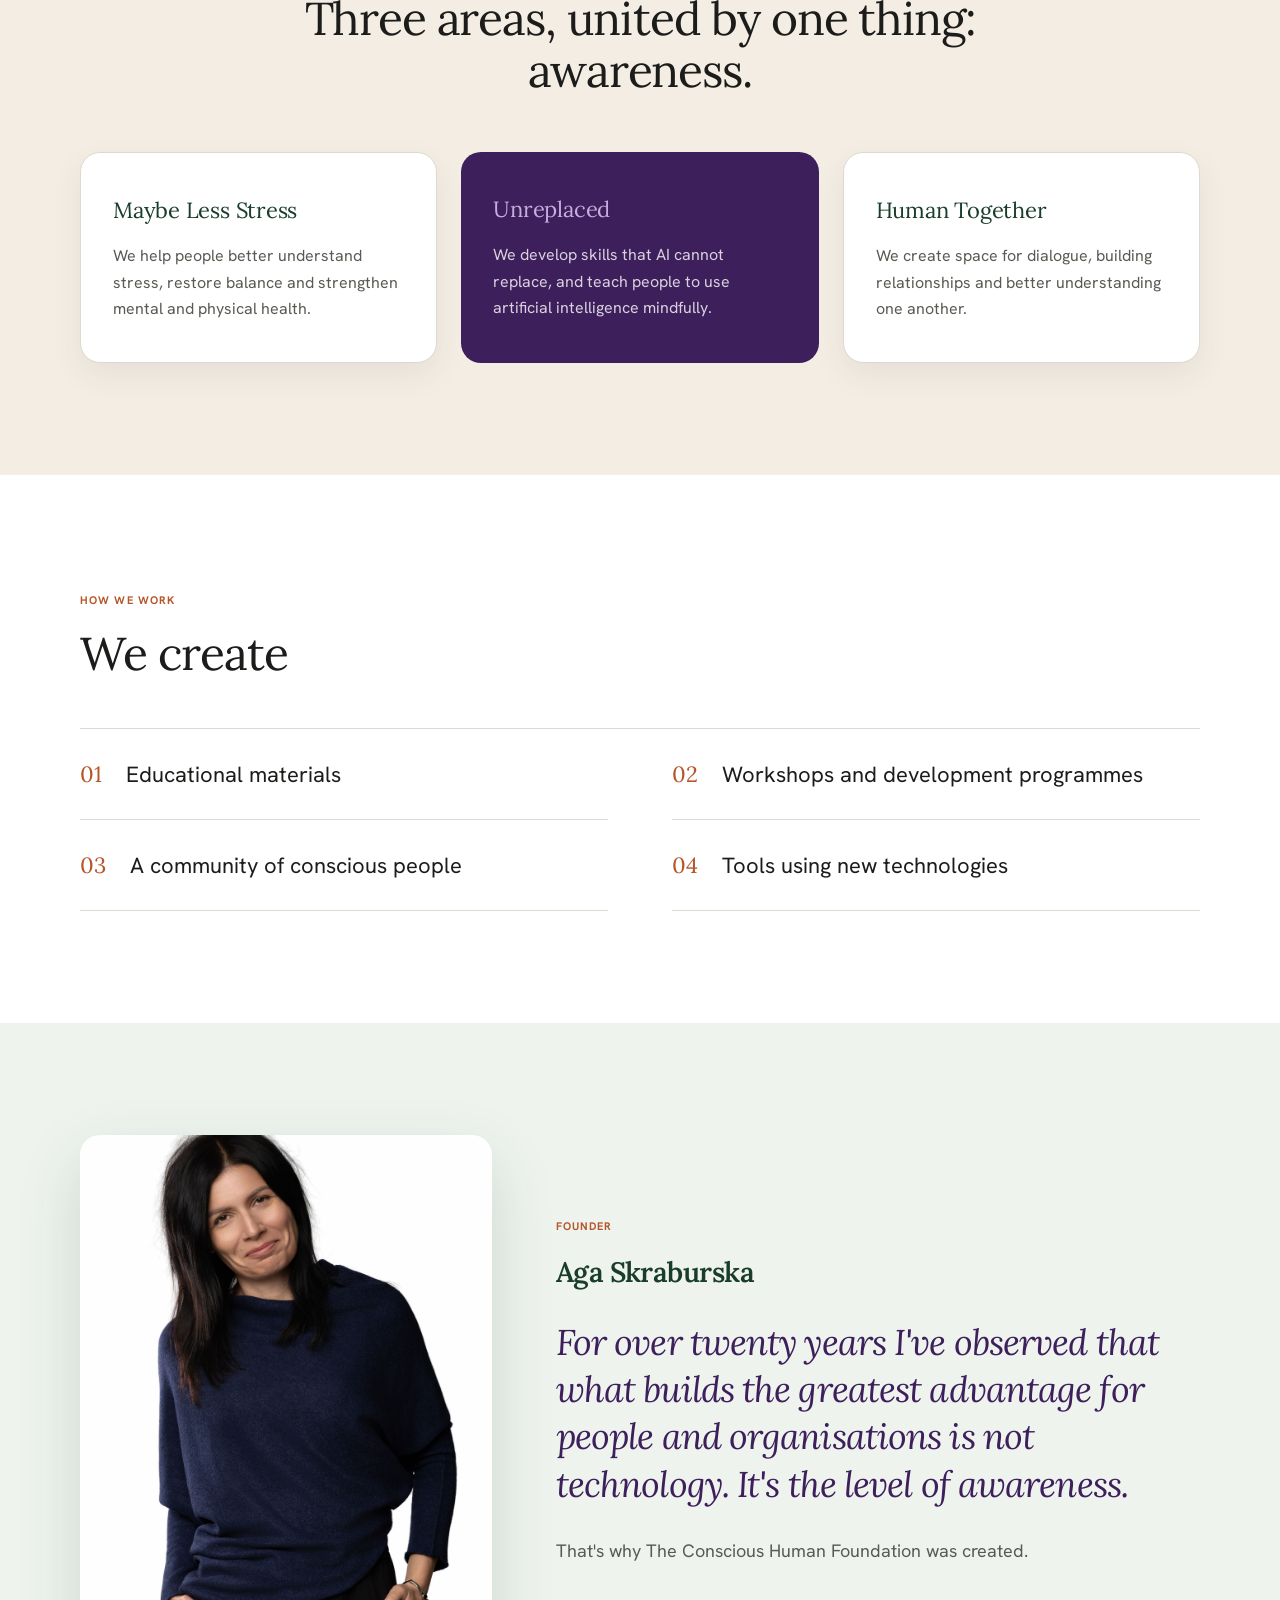
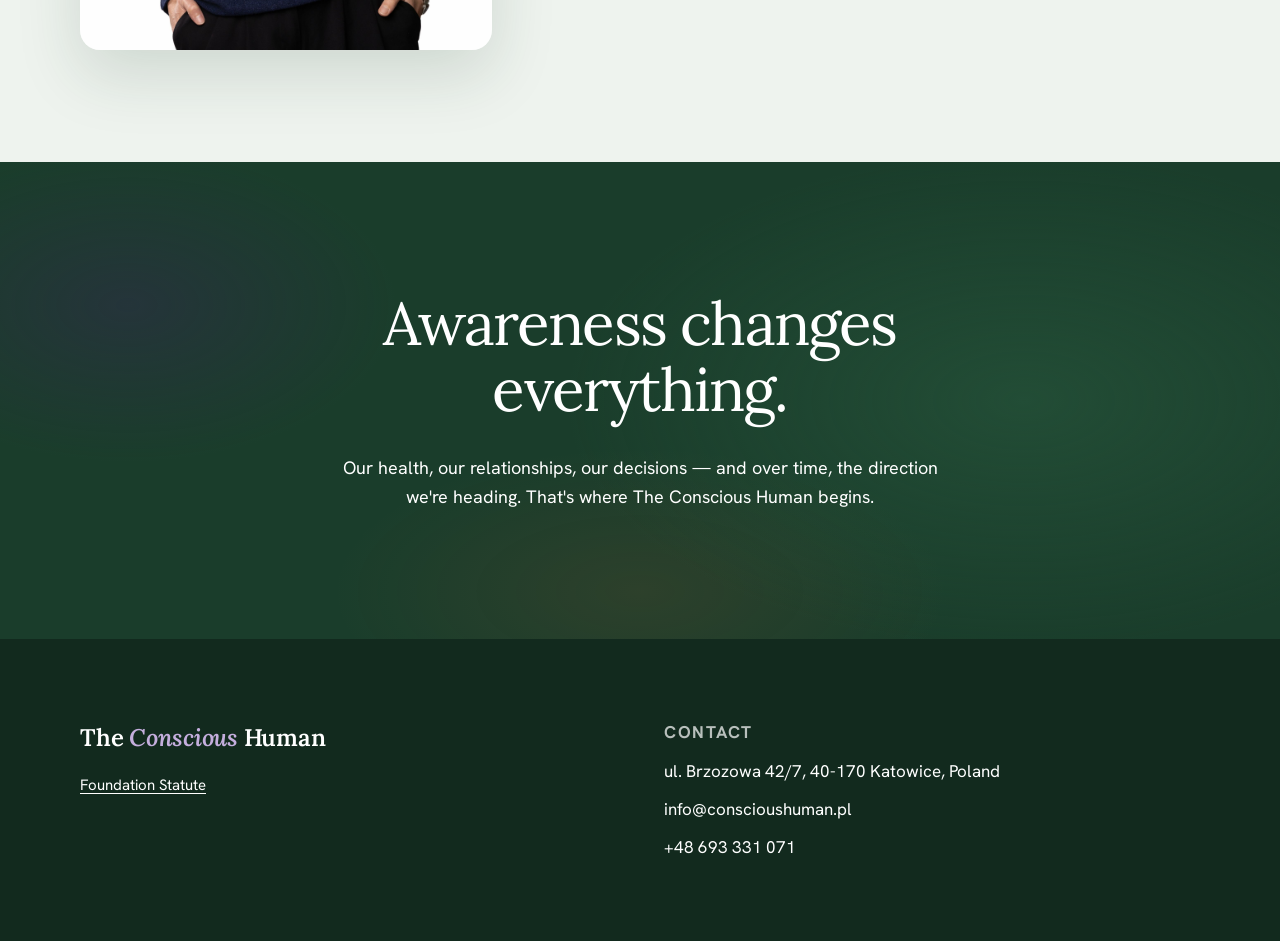
==== commit 7a44ac11: "Rename 'Projekty/Projects' to 'Programy/Programmes' across all pages Co-Authored-By: Claude Sonnet 4" ====
--- a/en/index.html
+++ b/en/index.html
@@ -18,7 +18,7 @@
       <a href="/en/" class="nav__logo">The <em>Conscious</em> Human</a>
       <div class="nav__links">
         <a href="#about" class="nav__link">About</a>
-        <a href="#projects" class="nav__link">Projects</a>
+        <a href="#projects" class="nav__link">Programmes</a>
         <a href="#how-we-work" class="nav__link">How we work</a>
         <a href="#contact" class="nav__link">Contact</a>
       </div>
@@ -41,7 +41,7 @@
         <h1 class="hero__h1">That's why we believe <em>awareness</em> is the most important skill of the 21st century.</h1>
         <p class="body-lg hero__desc">The Conscious Human helps people better understand themselves, build psychological resilience, and use technology mindfully.</p>
         <div class="hero__cta">
-          <a href="#projects" class="btn btn--primary">Explore our projects</a>
+          <a href="#projects" class="btn btn--primary">Explore our programmes</a>
         </div>
       </div>
       <div class="hero__art" aria-hidden="true">
@@ -75,7 +75,7 @@
   <section id="projects" class="section section--cream">
     <div class="wrap">
       <div class="section__intro">
-        <span class="eyebrow">Our projects</span>
+        <span class="eyebrow">Our programmes</span>
         <h2 class="h2" style="margin-top: 16px;">Three areas, united by one thing: awareness.</h2>
       </div>
       <div class="cards">
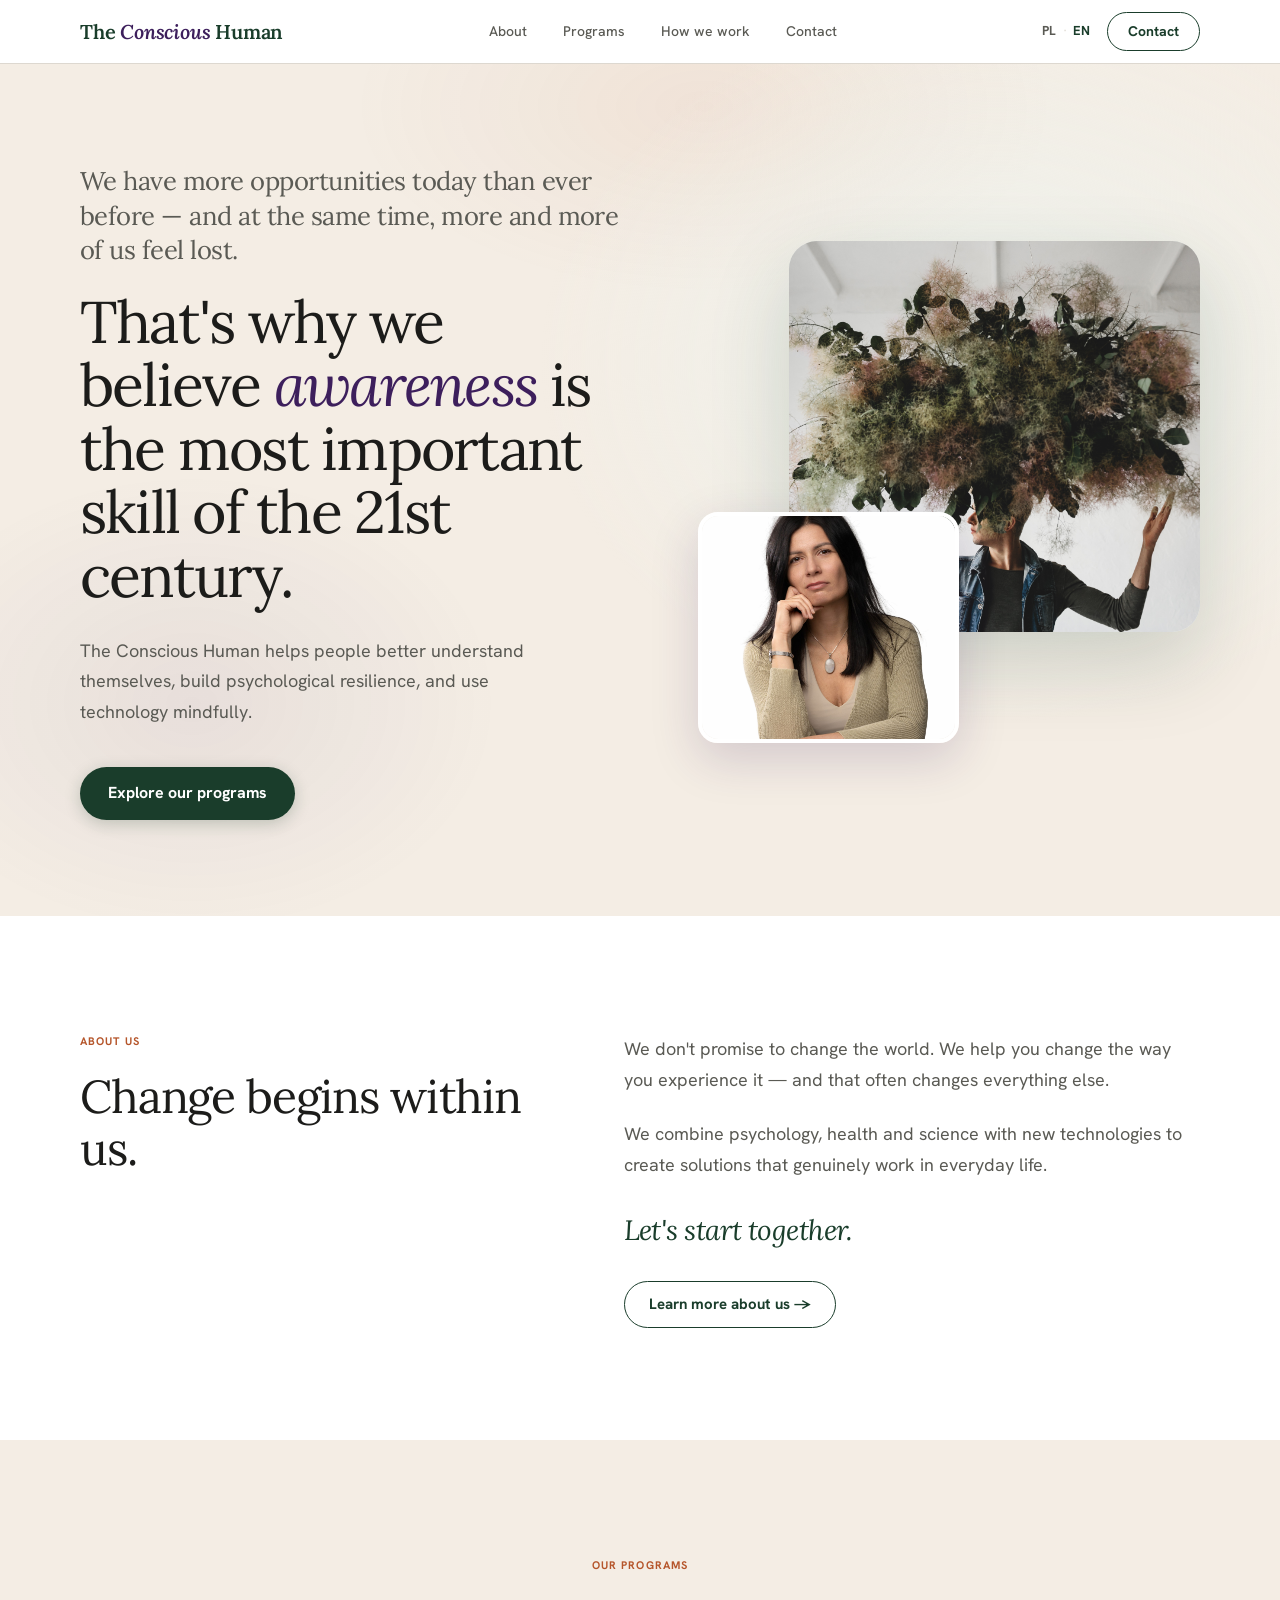
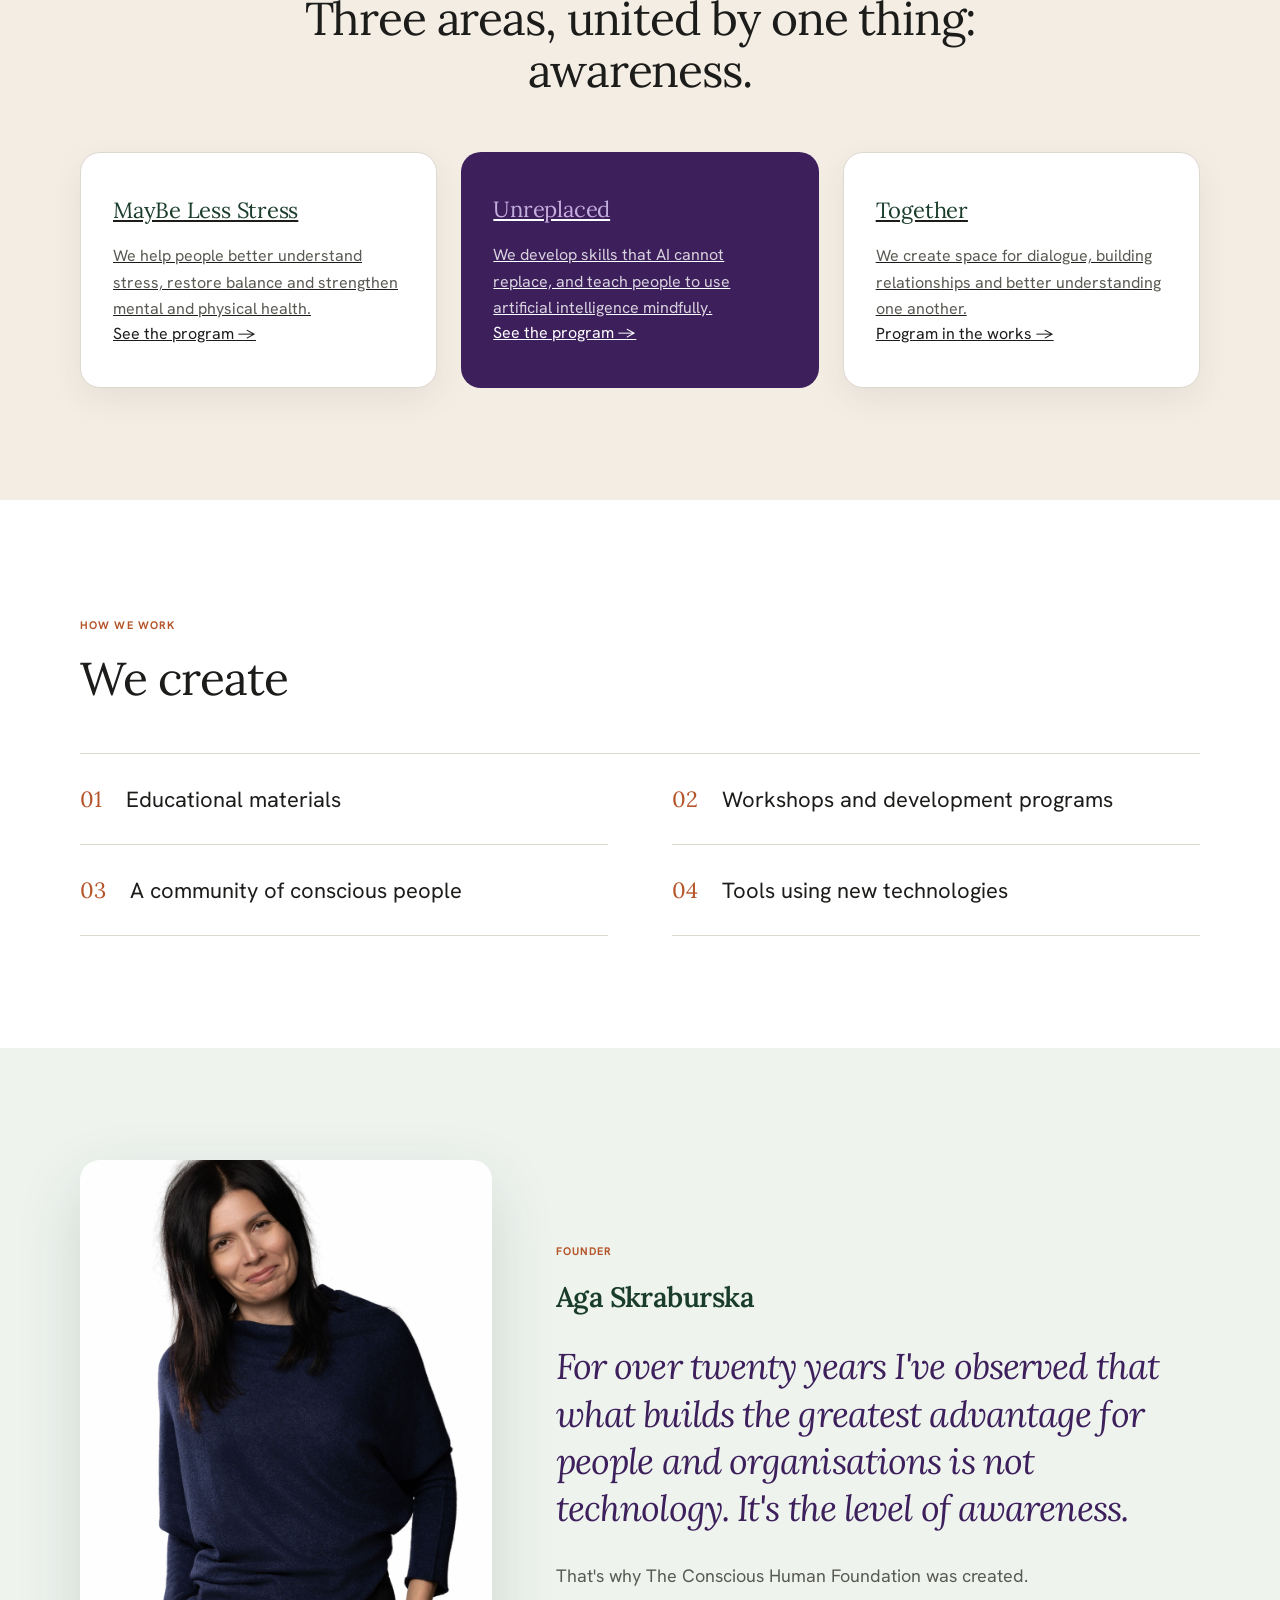
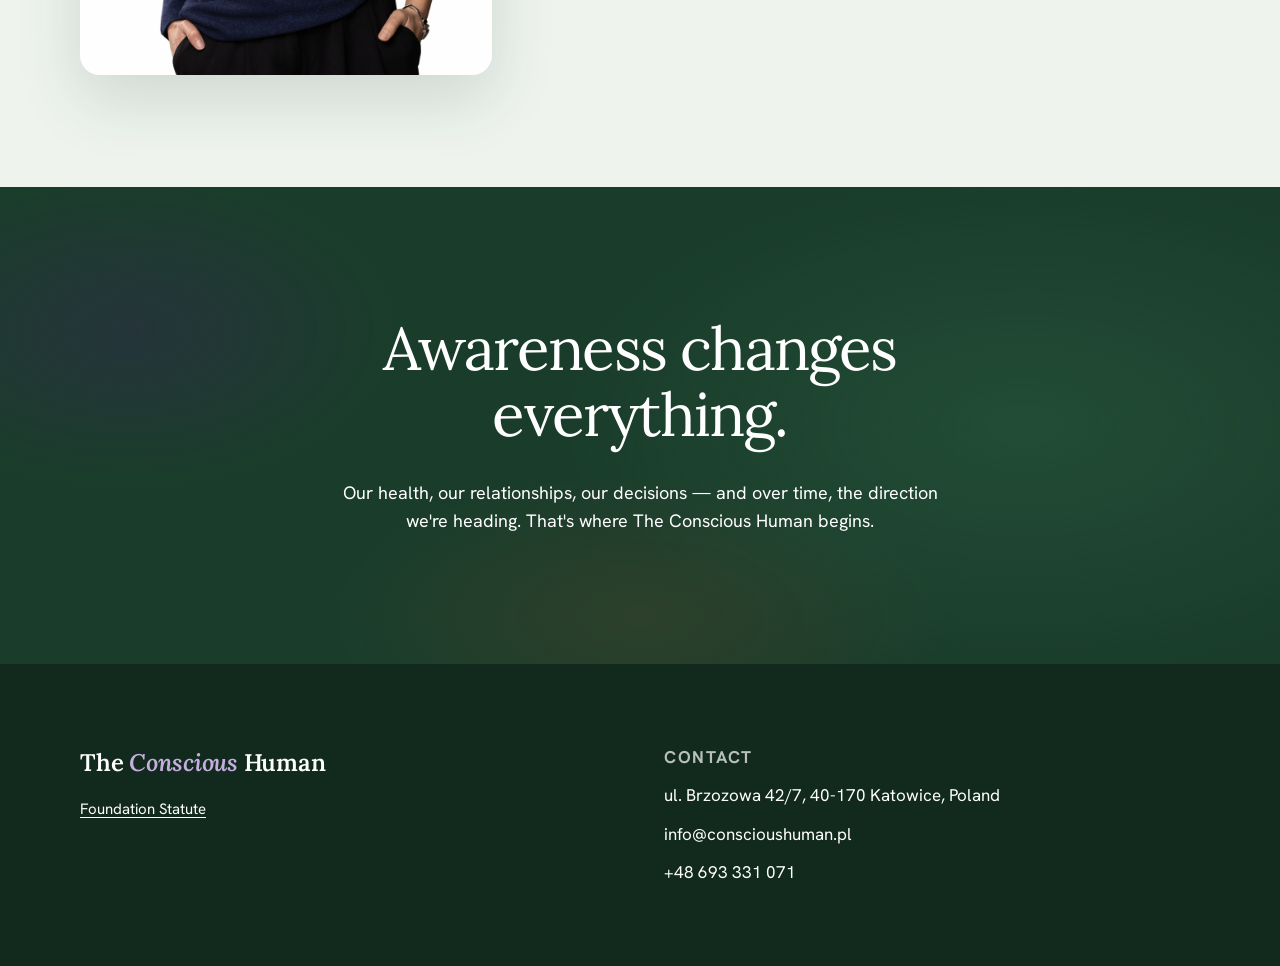
==== commit 53215579: "Add favicon to all pages Co-Authored-By: Claude Sonnet 4.6 <noreply@anthropic.com>" ====
--- a/en/index.html
+++ b/en/index.html
@@ -8,6 +8,7 @@
   <link rel="preconnect" href="https://fonts.googleapis.com">
   <link rel="preconnect" href="https://fonts.gstatic.com" crossorigin>
   <link href="https://fonts.googleapis.com/css2?family=Hanken+Grotesk:wght@400;500;700&family=Lora:ital,wght@0,400;0,600;1,400;1,600&display=swap" rel="stylesheet">
+  <link rel="icon" type="image/png" href="../Favicon_color.png">
   <link rel="stylesheet" href="../css/style.css">
 </head>
 <body>
@@ -18,7 +19,7 @@
       <a href="/en/" class="nav__logo">The <em>Conscious</em> Human</a>
       <div class="nav__links">
         <a href="#about" class="nav__link">About</a>
-        <a href="#projects" class="nav__link">Programmes</a>
+        <a href="/en/programs/" class="nav__link">Programs</a>
         <a href="#how-we-work" class="nav__link">How we work</a>
         <a href="#contact" class="nav__link">Contact</a>
       </div>
@@ -41,7 +42,7 @@
         <h1 class="hero__h1">That's why we believe <em>awareness</em> is the most important skill of the 21st century.</h1>
         <p class="body-lg hero__desc">The Conscious Human helps people better understand themselves, build psychological resilience, and use technology mindfully.</p>
         <div class="hero__cta">
-          <a href="#projects" class="btn btn--primary">Explore our programmes</a>
+          <a href="#projects" class="btn btn--primary">Explore our programs</a>
         </div>
       </div>
       <div class="hero__art" aria-hidden="true">
@@ -75,22 +76,25 @@
   <section id="projects" class="section section--cream">
     <div class="wrap">
       <div class="section__intro">
-        <span class="eyebrow">Our programmes</span>
+        <span class="eyebrow">Our programs</span>
         <h2 class="h2" style="margin-top: 16px;">Three areas, united by one thing: awareness.</h2>
       </div>
       <div class="cards">
-        <div class="card card--plain">
-          <span class="card__eyebrow">Maybe Less Stress</span>
+        <a href="/en/programs/maybe-less-stress/" class="card card--plain">
+          <span class="card__eyebrow">MayBe Less Stress</span>
           <p class="card__body">We help people better understand stress, restore balance and strengthen mental and physical health.</p>
-        </div>
-        <div class="card card--violet">
+          <span class="card__cta">See the program →</span>
+        </a>
+        <a href="/en/programs/unreplaced/" class="card card--violet">
           <span class="card__eyebrow">Unreplaced</span>
           <p class="card__body">We develop skills that AI cannot replace, and teach people to use artificial intelligence mindfully.</p>
-        </div>
-        <div class="card card--plain">
-          <span class="card__eyebrow">Human Together</span>
+          <span class="card__cta">See the program →</span>
+        </a>
+        <a href="/en/programs/#together" class="card card--plain">
+          <span class="card__eyebrow">Together</span>
           <p class="card__body">We create space for dialogue, building relationships and better understanding one another.</p>
-        </div>
+          <span class="card__cta">Program in the works →</span>
+        </a>
       </div>
     </div>
   </section>
@@ -109,7 +113,7 @@
         </div>
         <div class="how__item">
           <span class="how__num">02</span>
-          <span class="how__label">Workshops and development programmes</span>
+          <span class="how__label">Workshops and development programs</span>
         </div>
         <div class="how__item">
           <span class="how__num">03</span>
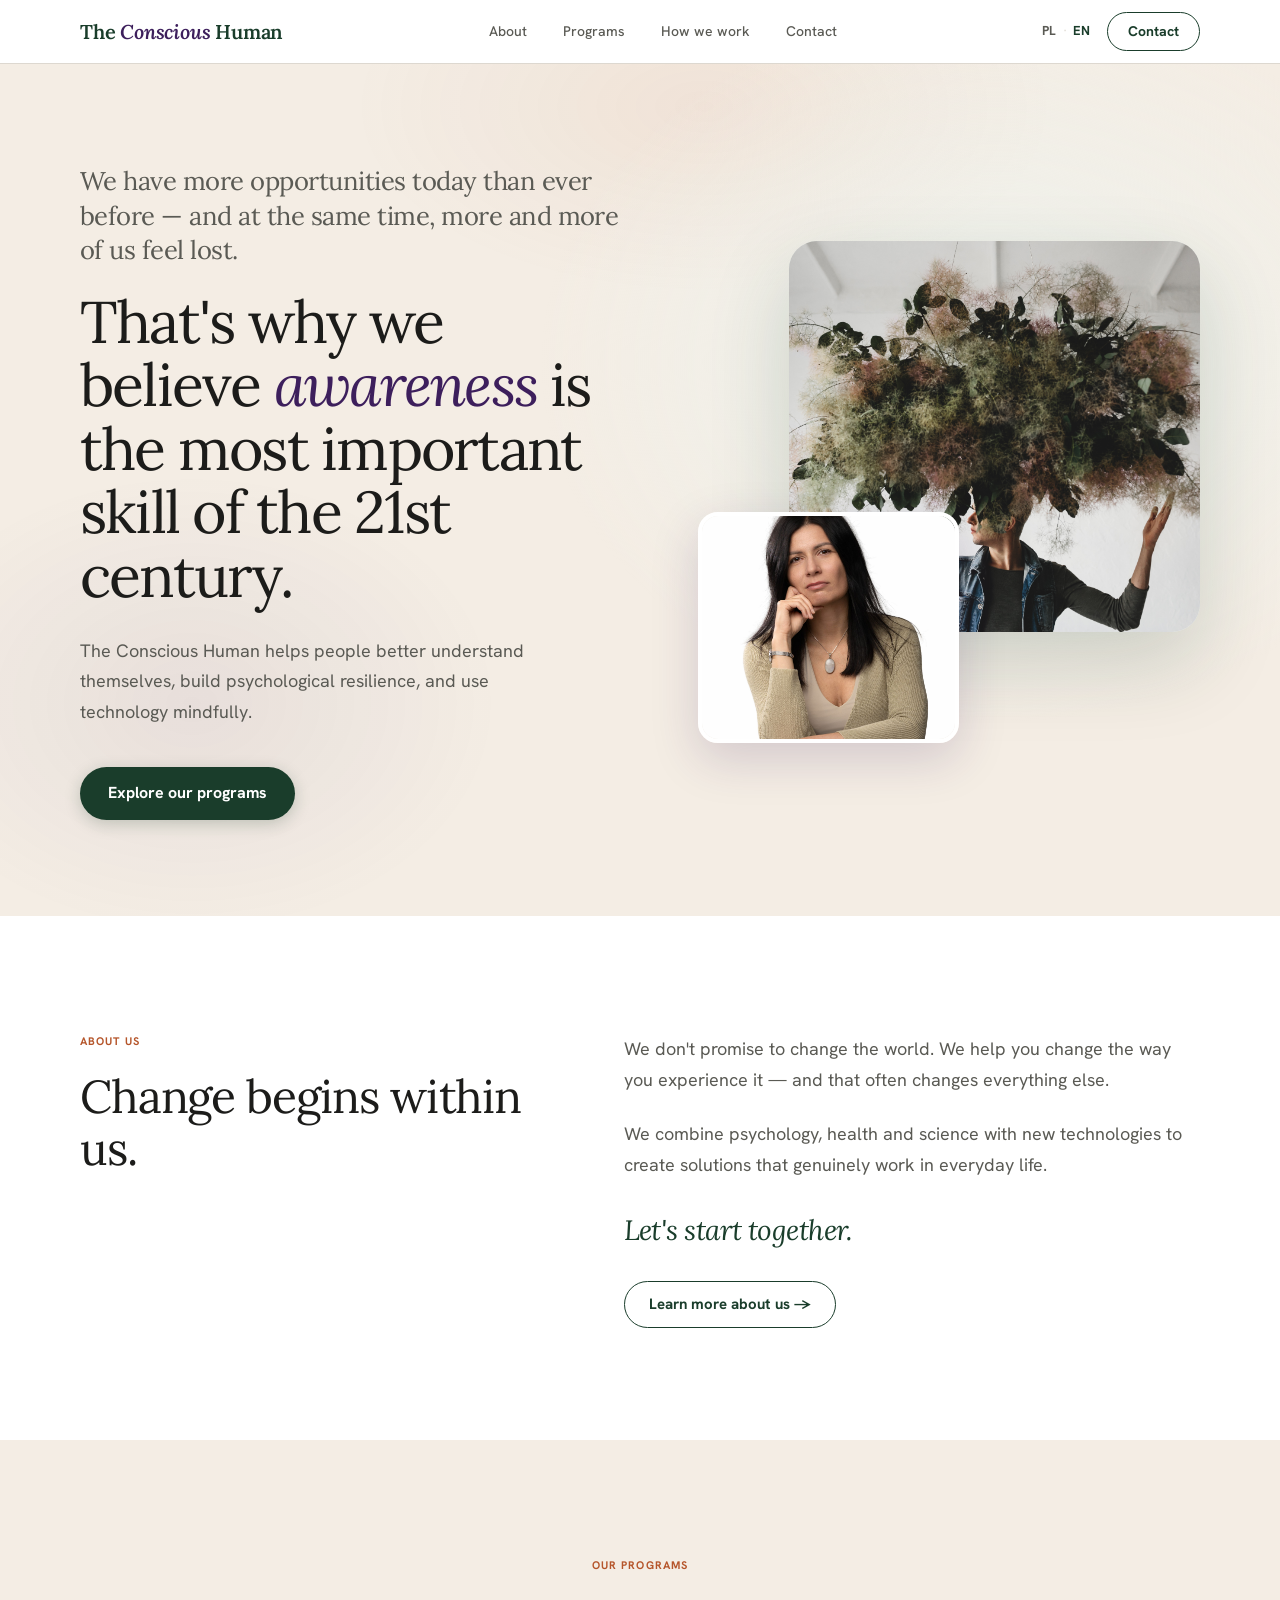
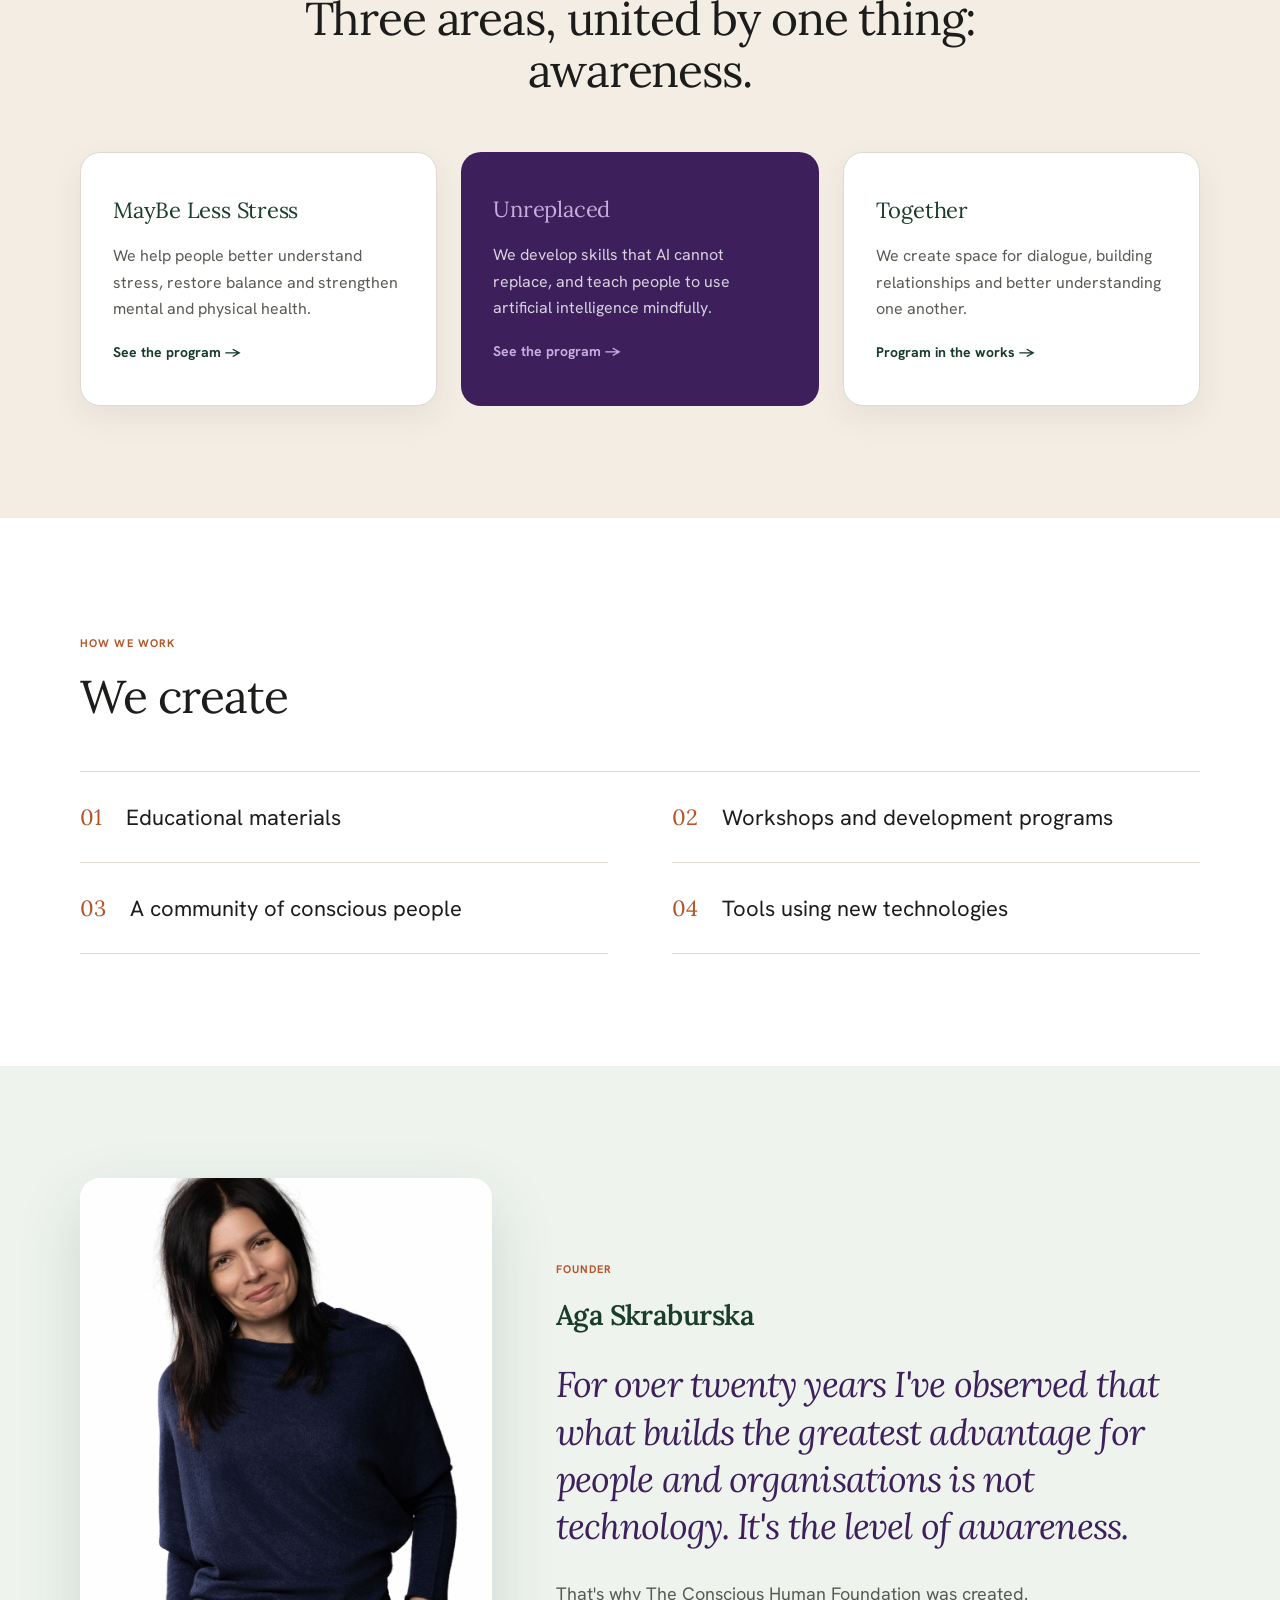
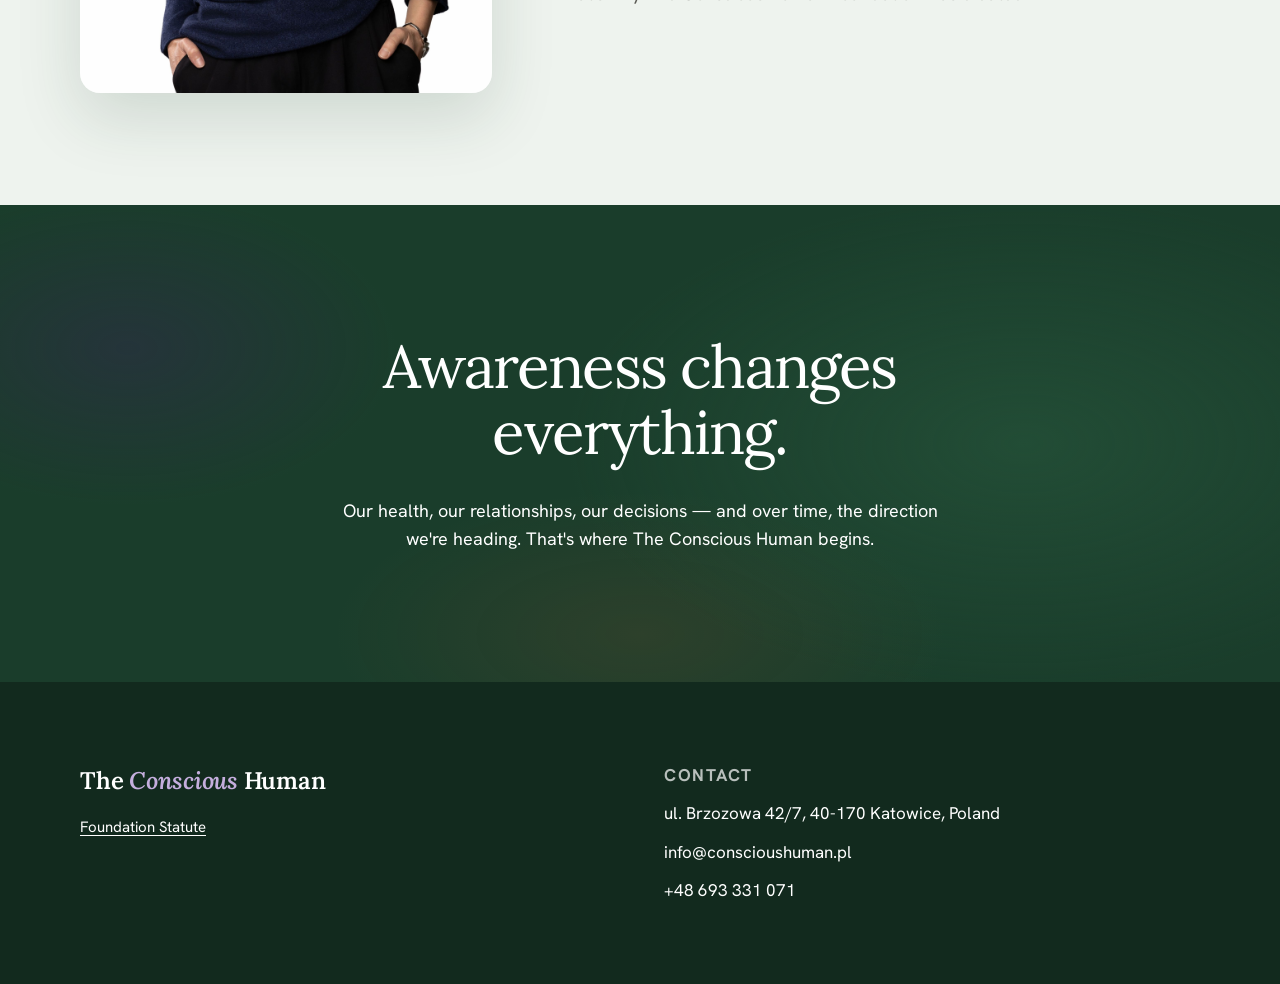
==== commit 6299d36a: "Fix "O fundacji"/About nav links to always point to the dedicated page Nav links across the homepage" ====
--- a/en/index.html
+++ b/en/index.html
@@ -8,7 +8,7 @@
   <link rel="preconnect" href="https://fonts.googleapis.com">
   <link rel="preconnect" href="https://fonts.gstatic.com" crossorigin>
   <link href="https://fonts.googleapis.com/css2?family=Hanken+Grotesk:wght@400;500;700&family=Lora:ital,wght@0,400;0,600;1,400;1,600&display=swap" rel="stylesheet">
-  <link rel="icon" type="image/png" href="../Favicon_color.png">
+  <link rel="icon" type="image/png" href="../favicon.png">
   <link rel="stylesheet" href="../css/style.css">
 </head>
 <body>
@@ -18,7 +18,7 @@
     <div class="wrap nav__inner">
       <a href="/en/" class="nav__logo">The <em>Conscious</em> Human</a>
       <div class="nav__links">
-        <a href="#about" class="nav__link">About</a>
+        <a href="/en/about/" class="nav__link">About</a>
         <a href="/en/programs/" class="nav__link">Programs</a>
         <a href="#how-we-work" class="nav__link">How we work</a>
         <a href="#contact" class="nav__link">Contact</a>
--- a/css/style.css
+++ b/css/style.css
@@ -352,13 +352,20 @@
 .card {
   border-radius: 20px;
   padding: 40px 32px;
-}
+  text-decoration: none;
+  transition: transform 0.18s ease, box-shadow 0.18s ease;
+}
+
+.card:hover { transform: translateY(-4px); }
 
 .card--plain {
   background: var(--canvas);
   border: 1px solid var(--hairline);
   box-shadow: 0 12px 32px rgba(26,61,43,0.07);
 }
+.card--plain:hover {
+  box-shadow: 0 16px 40px rgba(26,61,43,0.12);
+}
 
 .card--violet {
   background: var(--violet);
@@ -384,6 +391,30 @@
 }
 
 .card--violet .card__body { color: rgba(255,255,255,0.8); }
+
+.card__badge {
+  display: inline-block;
+  font-size: 11px;
+  font-weight: 700;
+  letter-spacing: 0.06em;
+  text-transform: uppercase;
+  color: var(--terra);
+  background: rgba(181,85,42,0.1);
+  border-radius: 100px;
+  padding: 5px 12px;
+  margin-bottom: 16px;
+}
+
+.card__cta {
+  display: inline-flex;
+  align-items: center;
+  gap: 6px;
+  margin-top: 20px;
+  font-size: 14px;
+  font-weight: 700;
+}
+.card--plain  .card__cta { color: var(--primary); }
+.card--violet .card__cta { color: var(--violet-mute); }
 
 /* ── How we work ── */
 .how__grid {
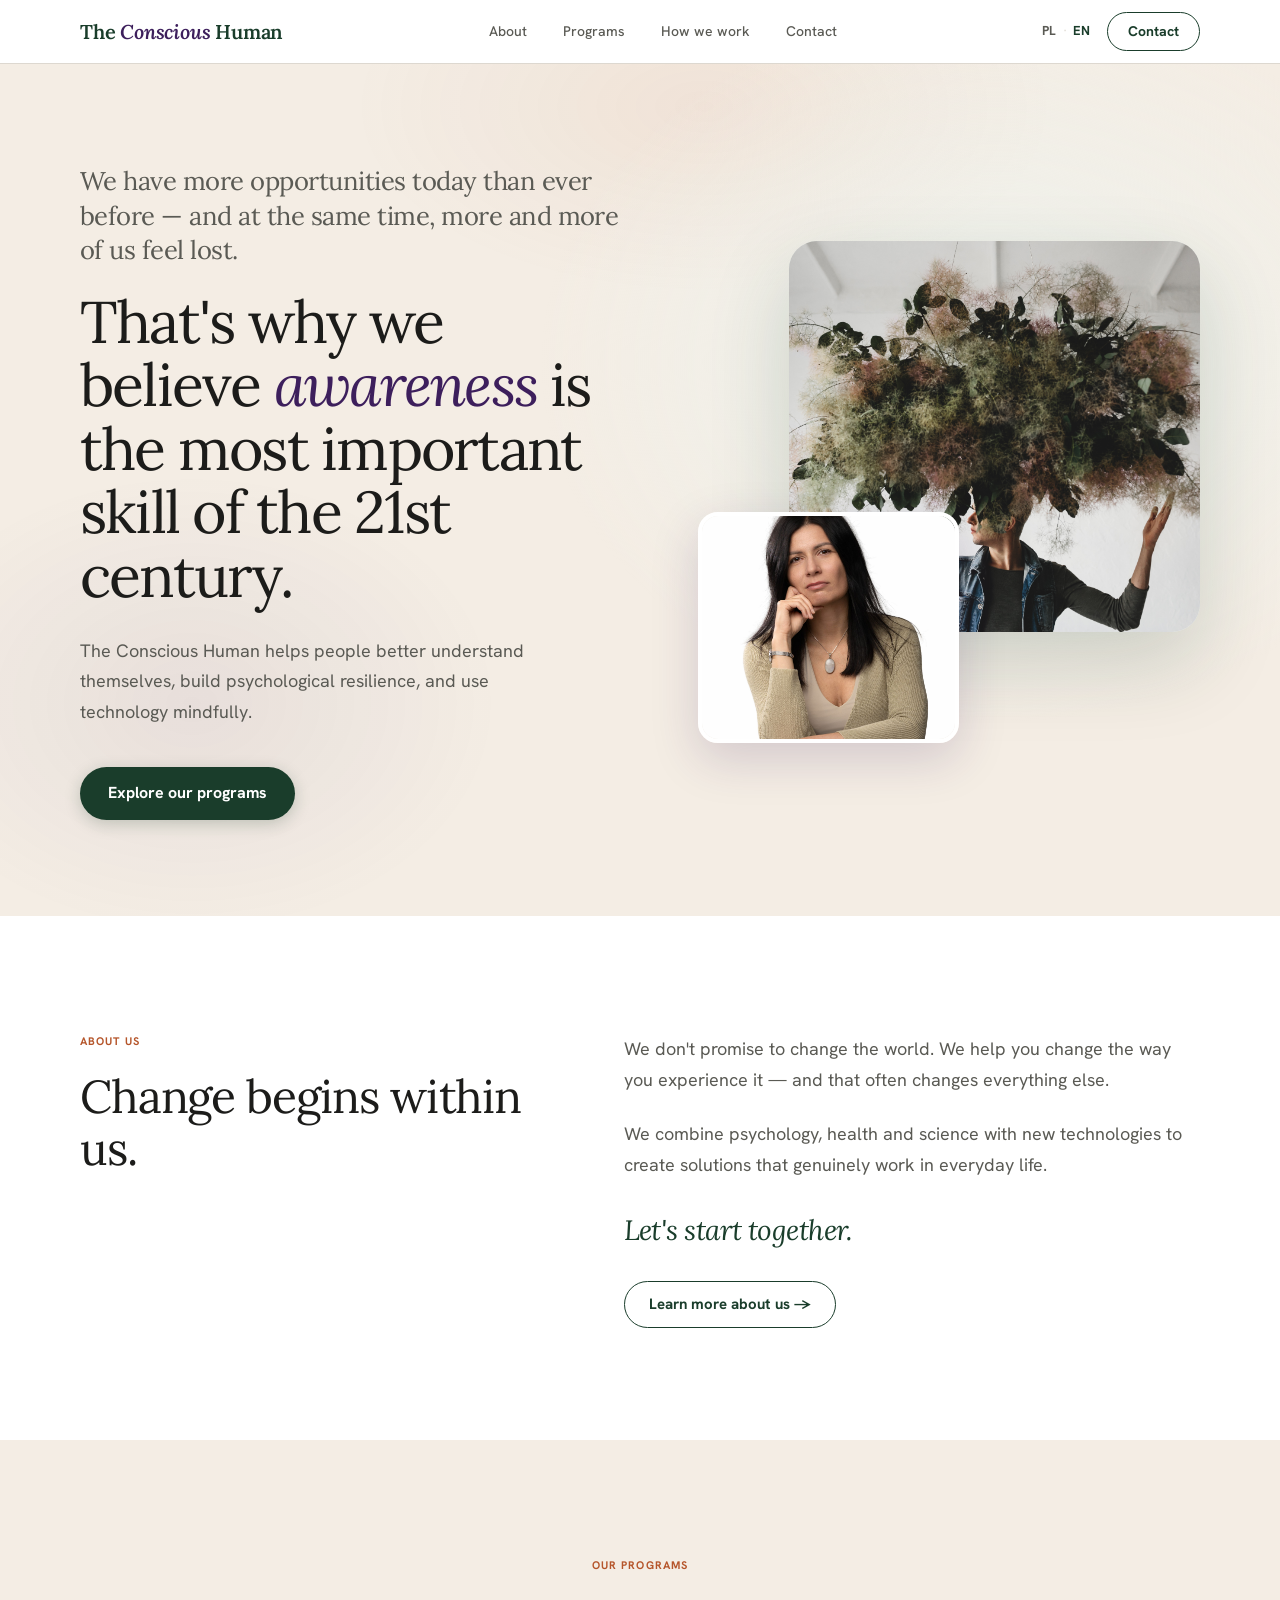
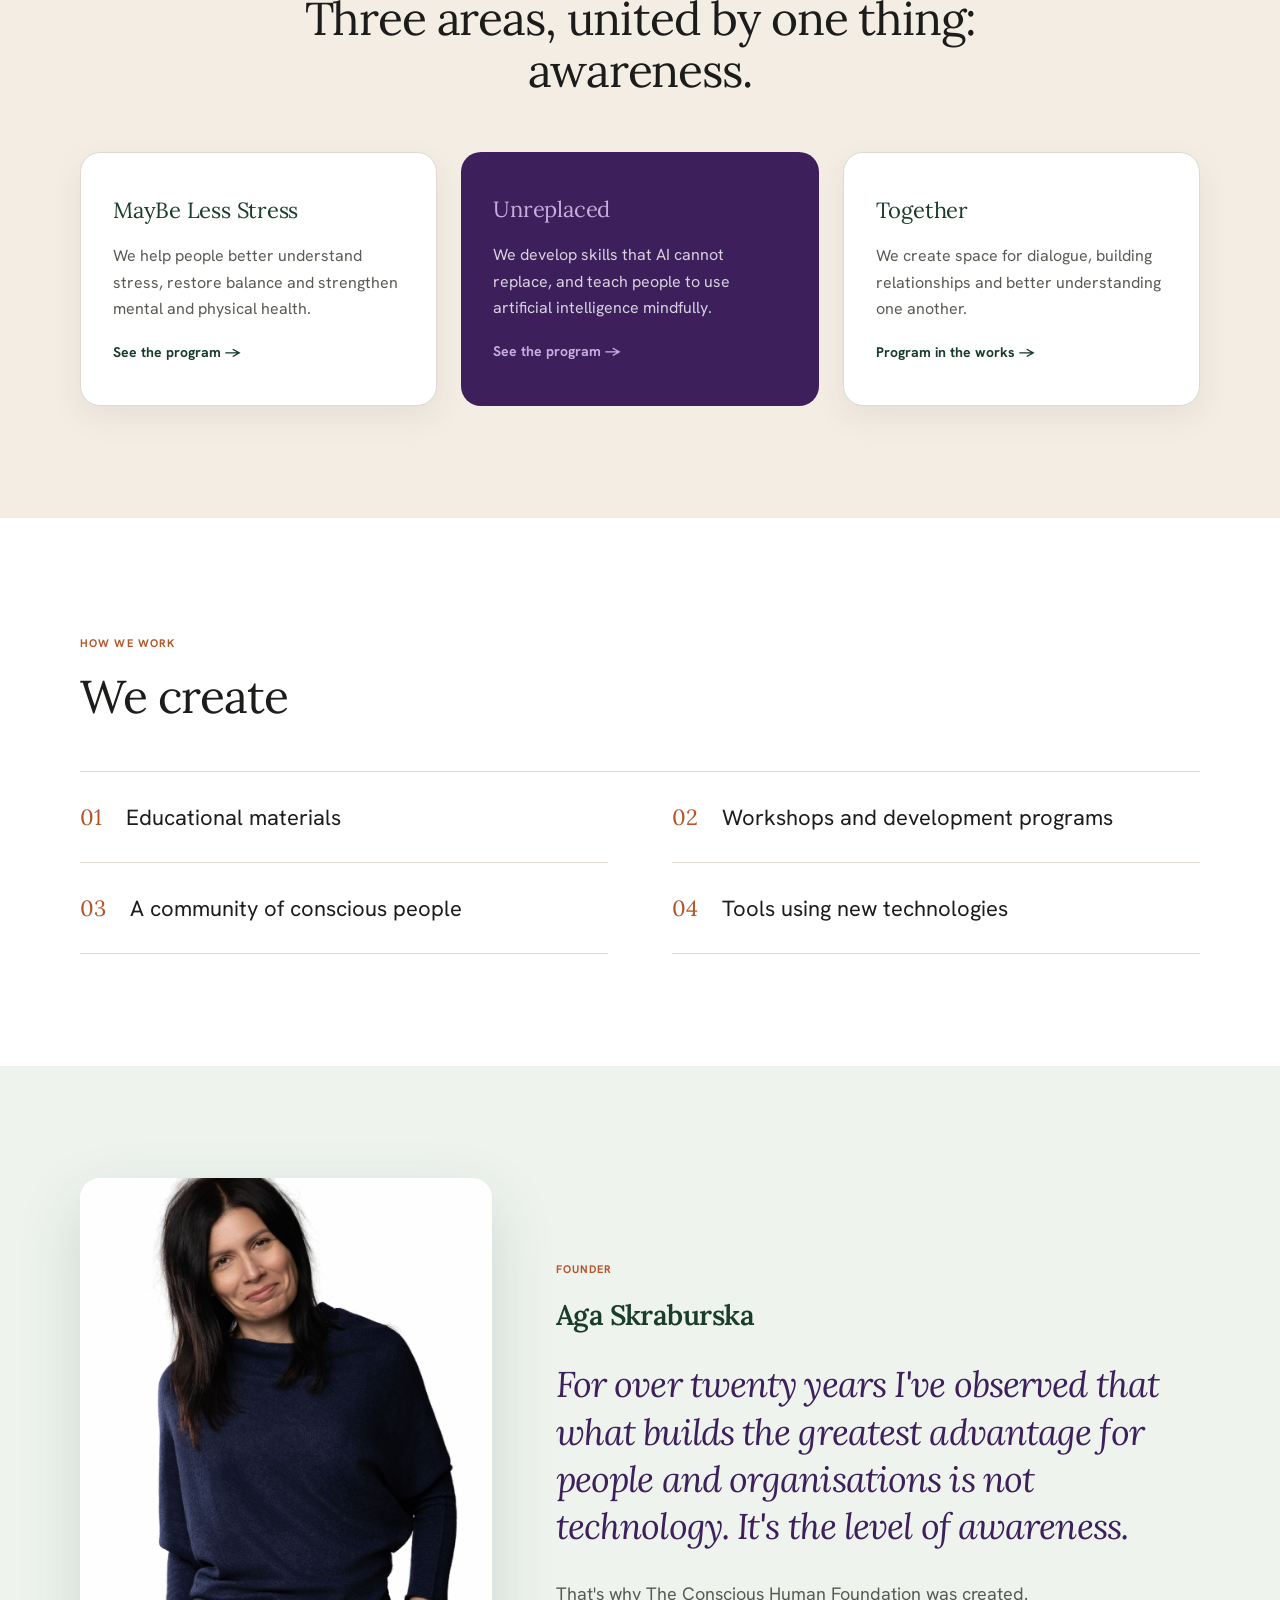
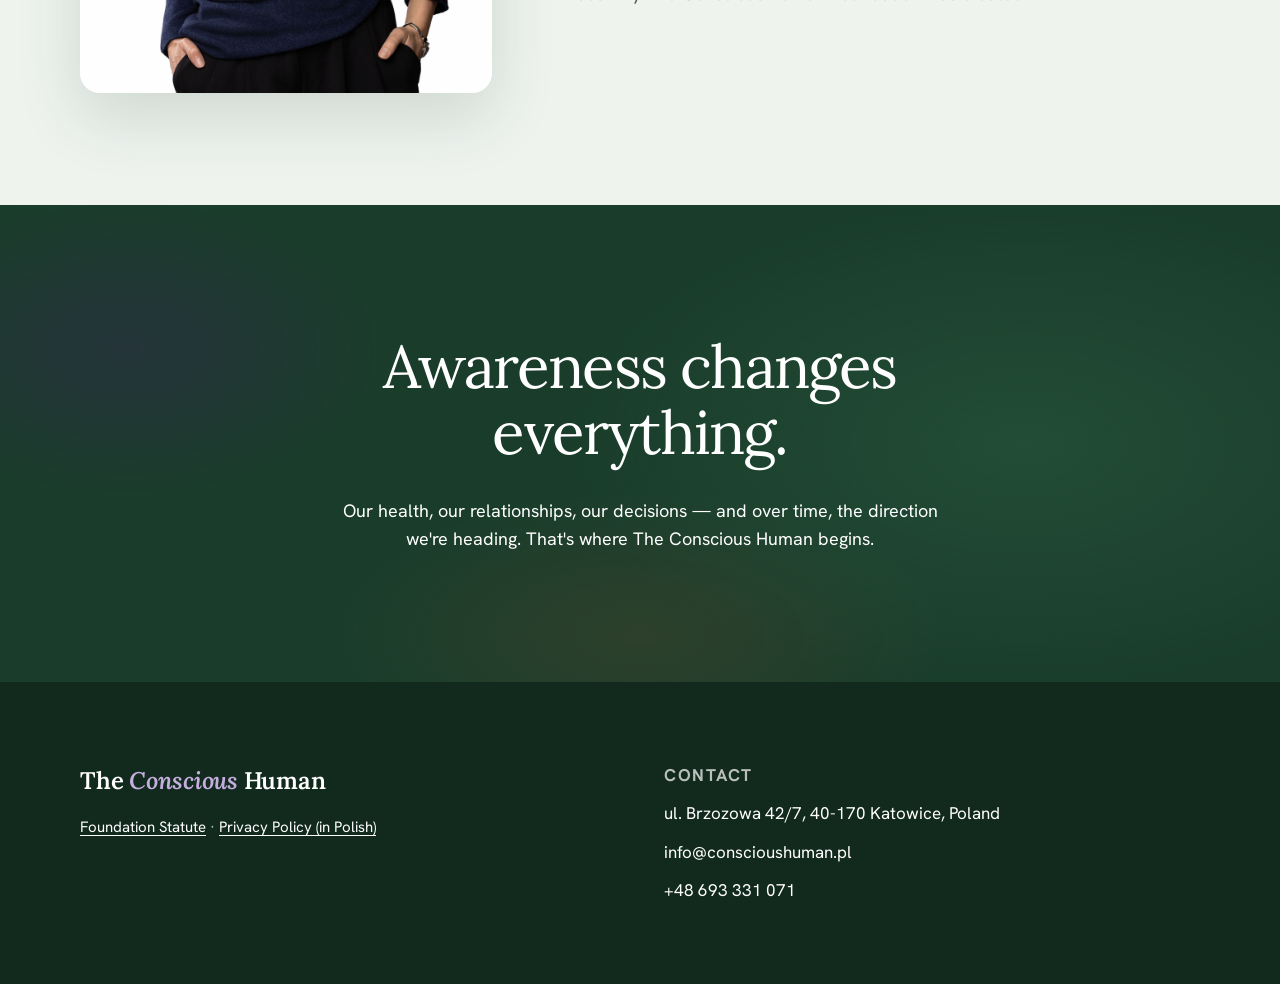
==== commit 3fe55f03: "Dodaj politykę prywatności i link w stopce Co-Authored-By: Claude Opus 5.5 <noreply@anthropic.com>" ====
--- a/en/index.html
+++ b/en/index.html
@@ -155,7 +155,7 @@
     <div class="wrap footer__inner">
       <div class="footer__brand">
         <span class="footer__logo">The <em>Conscious</em> Human</span>
-        <p class="footer__note"><a href="../statut-fundacji.pdf" target="_blank">Foundation Statute</a></p>
+        <p class="footer__note"><a href="../statut-fundacji.pdf" target="_blank">Foundation Statute</a> · <a href="../polityka-prywatnosci/">Privacy Policy (in Polish)</a></p>
       </div>
       <div class="footer__contact">
         <span class="footer__label">Contact</span>
